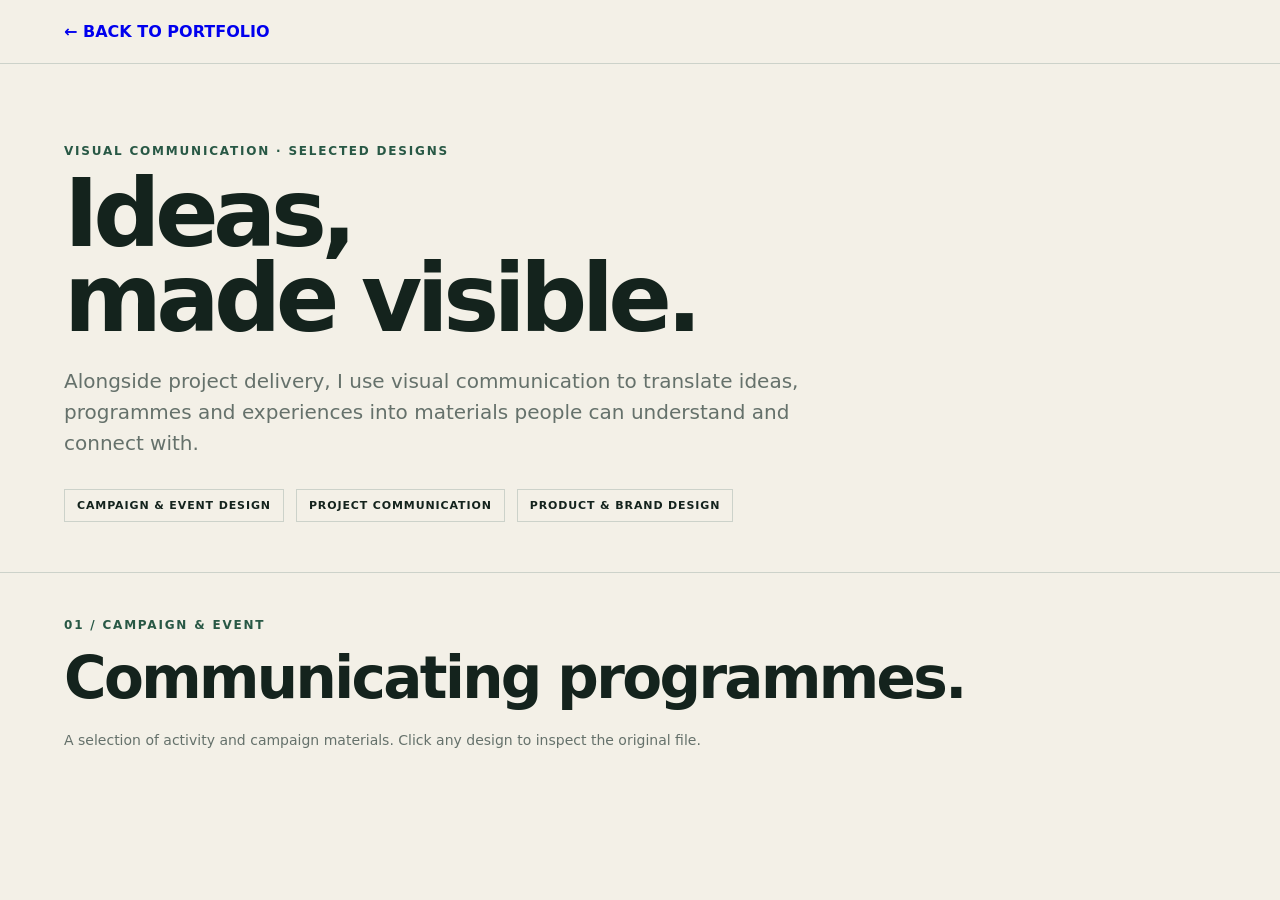
==== projects/designs.html @ eace6c06 "Add visual communication design gallery" ====
<!doctype html><html lang="en"><head><meta charset="utf-8"><meta name="viewport" content="width=device-width,initial-scale=1"><title>Visual Communication — Hoong Wei Jun</title><style>:root{--ink:#14231d;--muted:#65716b;--paper:#f3f0e7;--green:#285845;--line:#ccd2ca}*{box-sizing:border-box}body{margin:0;font-family:Inter,system-ui,sans-serif;background:var(--paper);color:var(--ink)}.wrap{width:min(1180px,90vw);margin:auto}nav{padding:22px 0;border-bottom:1px solid var(--line)}nav a{text-decoration:none;font-weight:800}.hero{padding:80px 0 50px}.eyebrow{font-size:12px;font-weight:800;letter-spacing:.15em;text-transform:uppercase;color:var(--green)}h1{font-size:clamp(50px,8vw,94px);line-height:.9;letter-spacing:-.06em;margin:14px 0 25px}.lead{font-size:20px;line-height:1.55;max-width:800px;color:var(--muted)}.tags{display:flex;gap:12px;flex-wrap:wrap;margin-top:30px}.tags span{border:1px solid var(--line);padding:9px 12px;font-size:11px;font-weight:800;letter-spacing:.08em}.section{padding:45px 0 90px;border-top:1px solid var(--line)}h2{font-size:clamp(34px,5vw,58px);letter-spacing:-.045em;margin:12px 0 35px}.grid{display:grid;grid-template-columns:repeat(12,1fr);gap:16px}.item{grid-column:span 4;margin:0;background:#e8e5dc;overflow:hidden;position:relative}.item.wide{grid-column:span 6}.item a{display:block;cursor:zoom-in}.item img{display:block;width:100%;height:520px;object-fit:cover;transition:.45s}.item.wide img{height:450px}.item:hover img{transform:scale(1.018)}.item figcaption{padding:14px 2px 22px;background:var(--paper);font-size:12px;font-weight:800;letter-spacing:.06em}.note{font-size:14px;color:var(--muted);max-width:720px;margin:-15px 0 35px}.back{display:inline-block;margin:20px 0 70px;text-decoration:none;border-bottom:1px solid}@media(max-width:800px){.item,.item.wide{grid-column:span 6}.item img,.item.wide img{height:430px}}@media(max-width:520px){.item,.item.wide{grid-column:1/-1}.item img,.item.wide img{height:auto}}</style></head><body><nav><div class="wrap"><a href="../index.html#design">← BACK TO PORTFOLIO</a></div></nav><main><section class="hero"><div class="wrap"><div class="eyebrow">Visual Communication · Selected Designs</div><h1>Ideas,<br>made visible.</h1><p class="lead">Alongside project delivery, I use visual communication to translate ideas, programmes and experiences into materials people can understand and connect with.</p><div class="tags"><span>CAMPAIGN & EVENT DESIGN</span><span>PROJECT COMMUNICATION</span><span>PRODUCT & BRAND DESIGN</span></div></div></section><section class="section"><div class="wrap"><div class="eyebrow">01 / Campaign & Event</div><h2>Communicating programmes.</h2><p class="note">A selection of activity and campaign materials. Click any design to inspect the original file.</p><div class="grid">
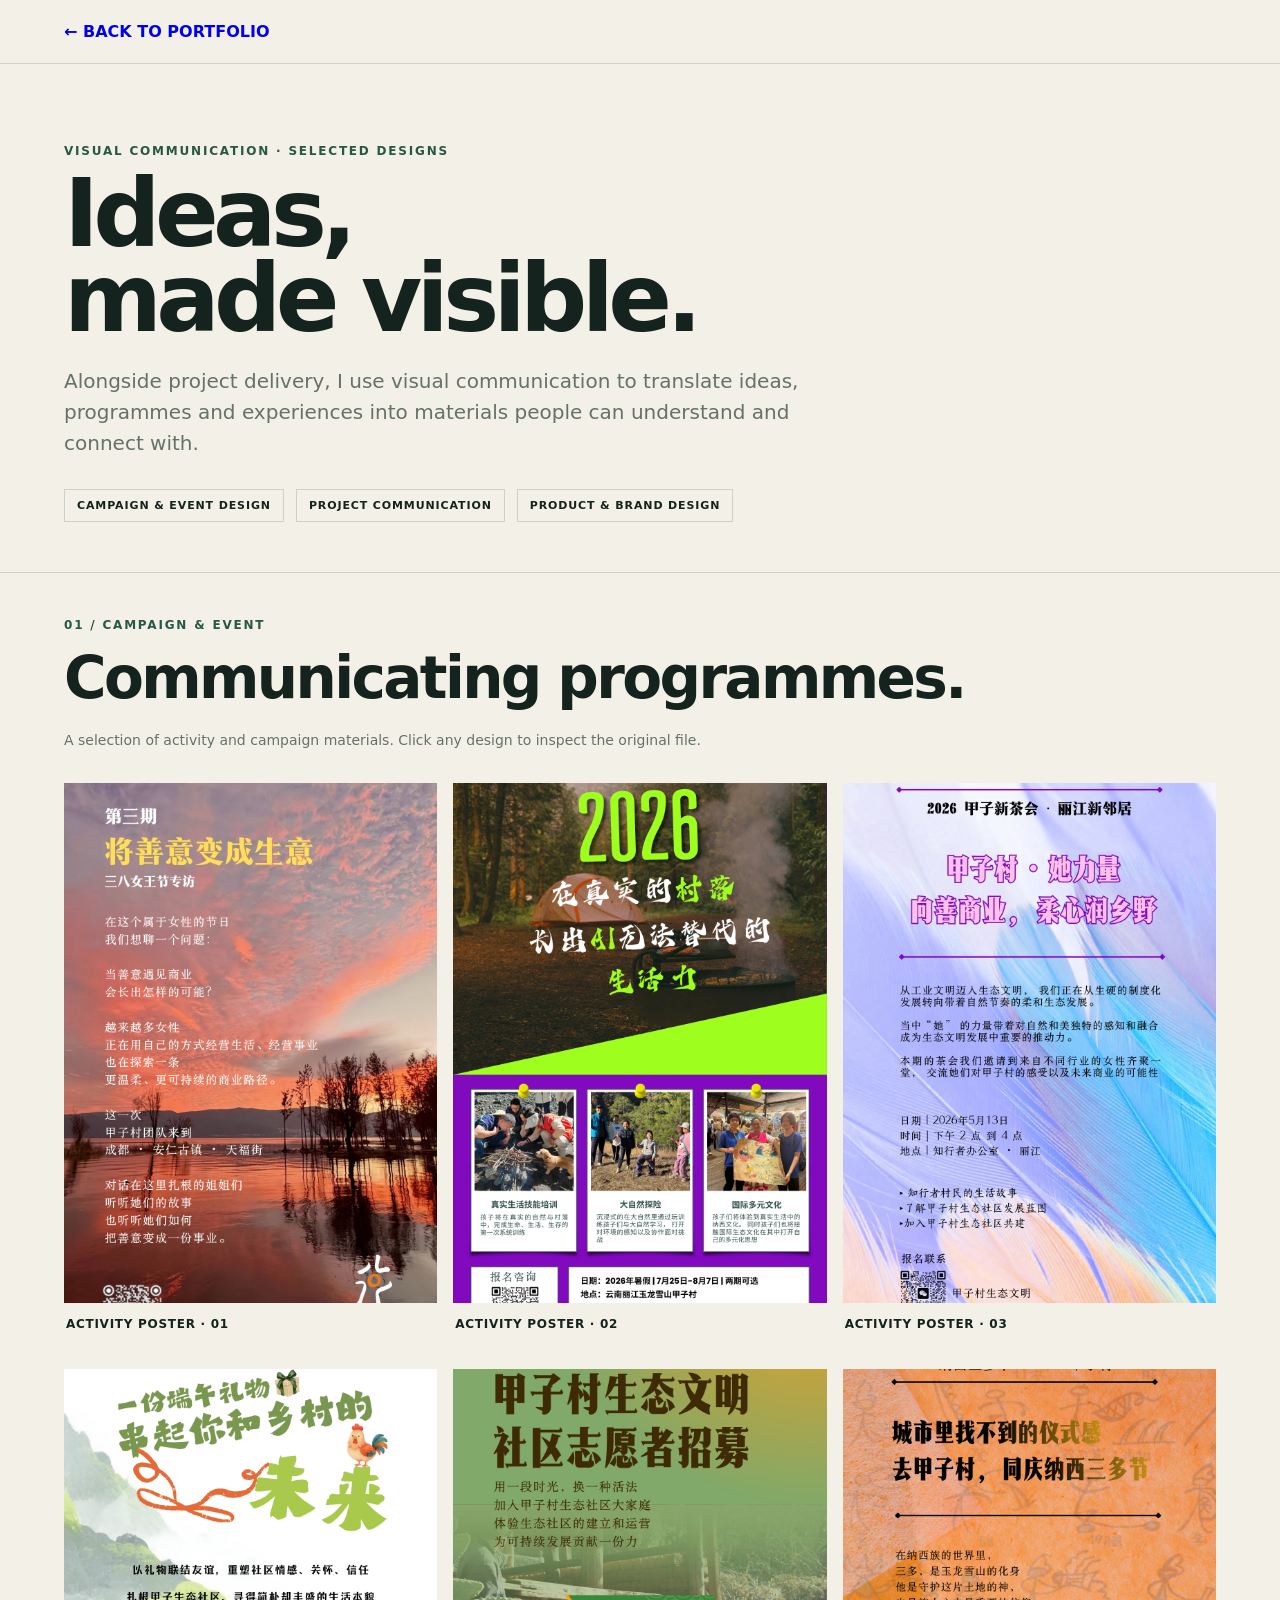
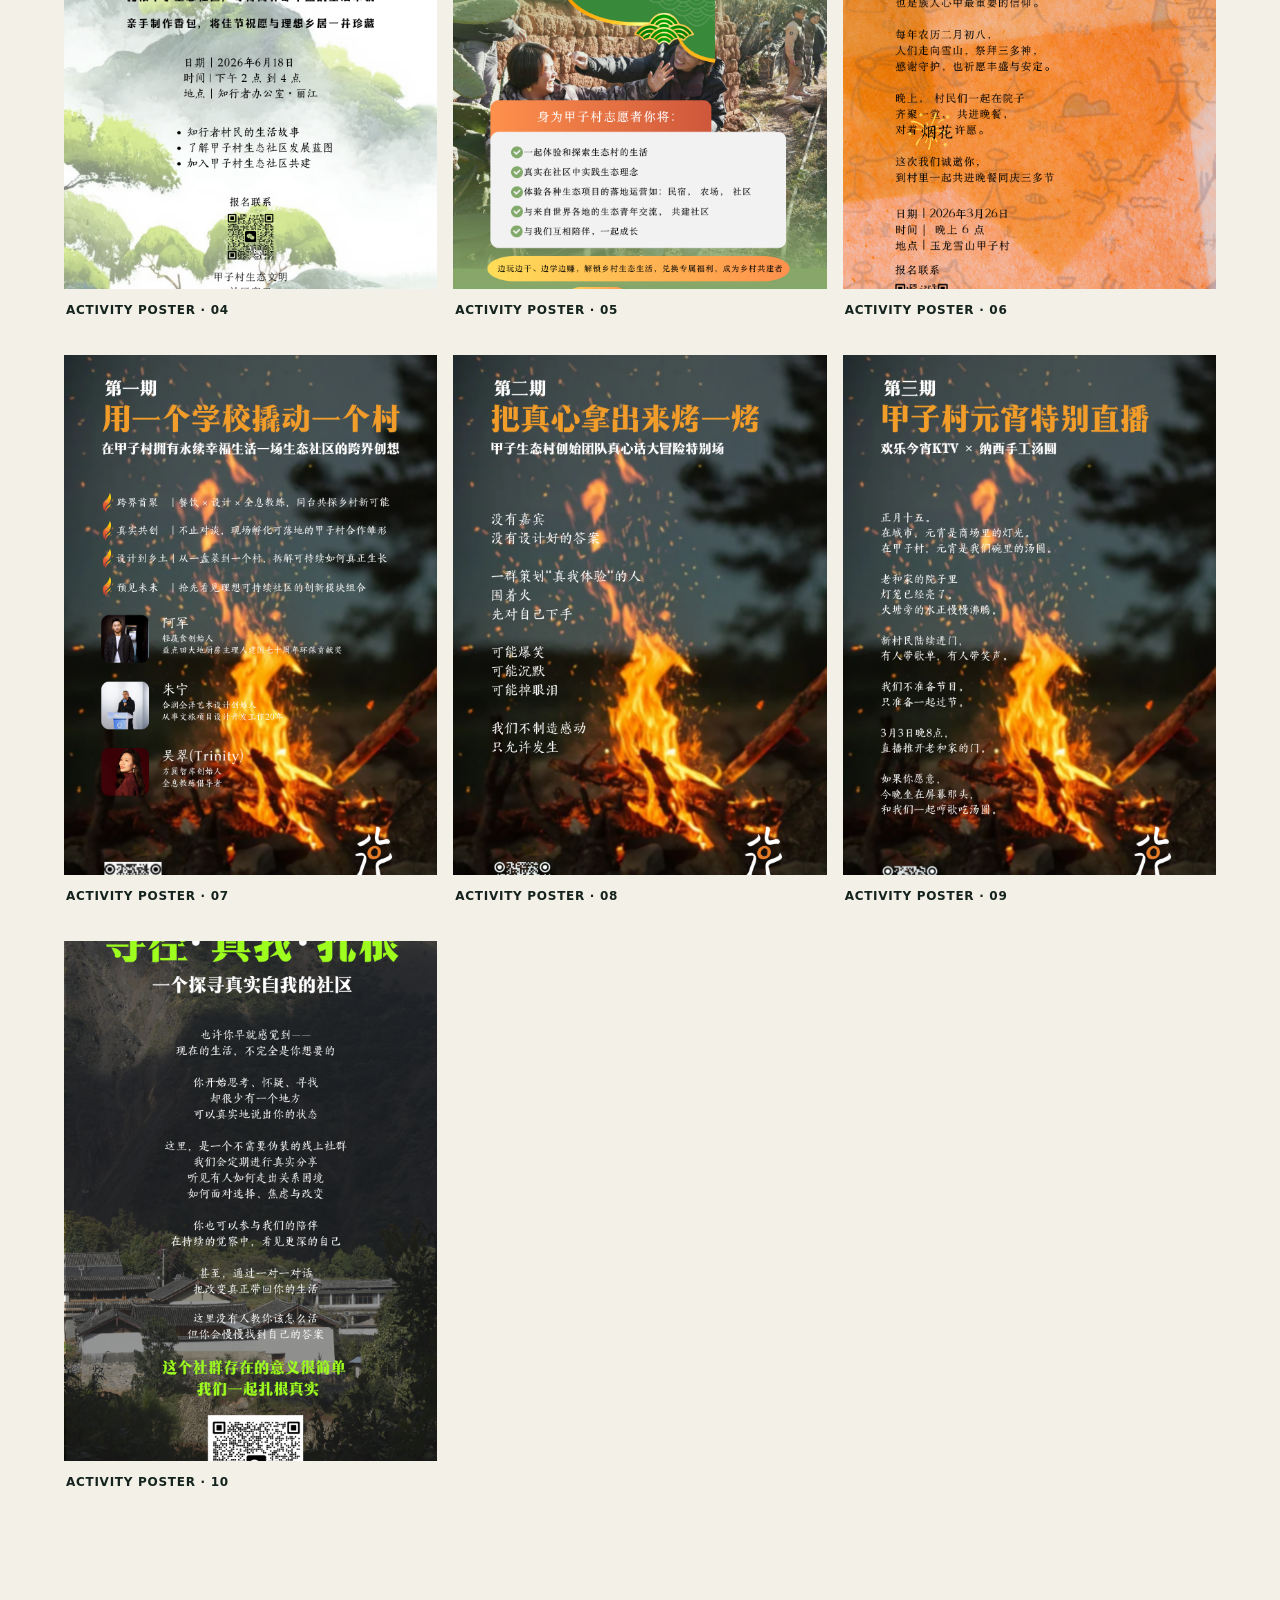
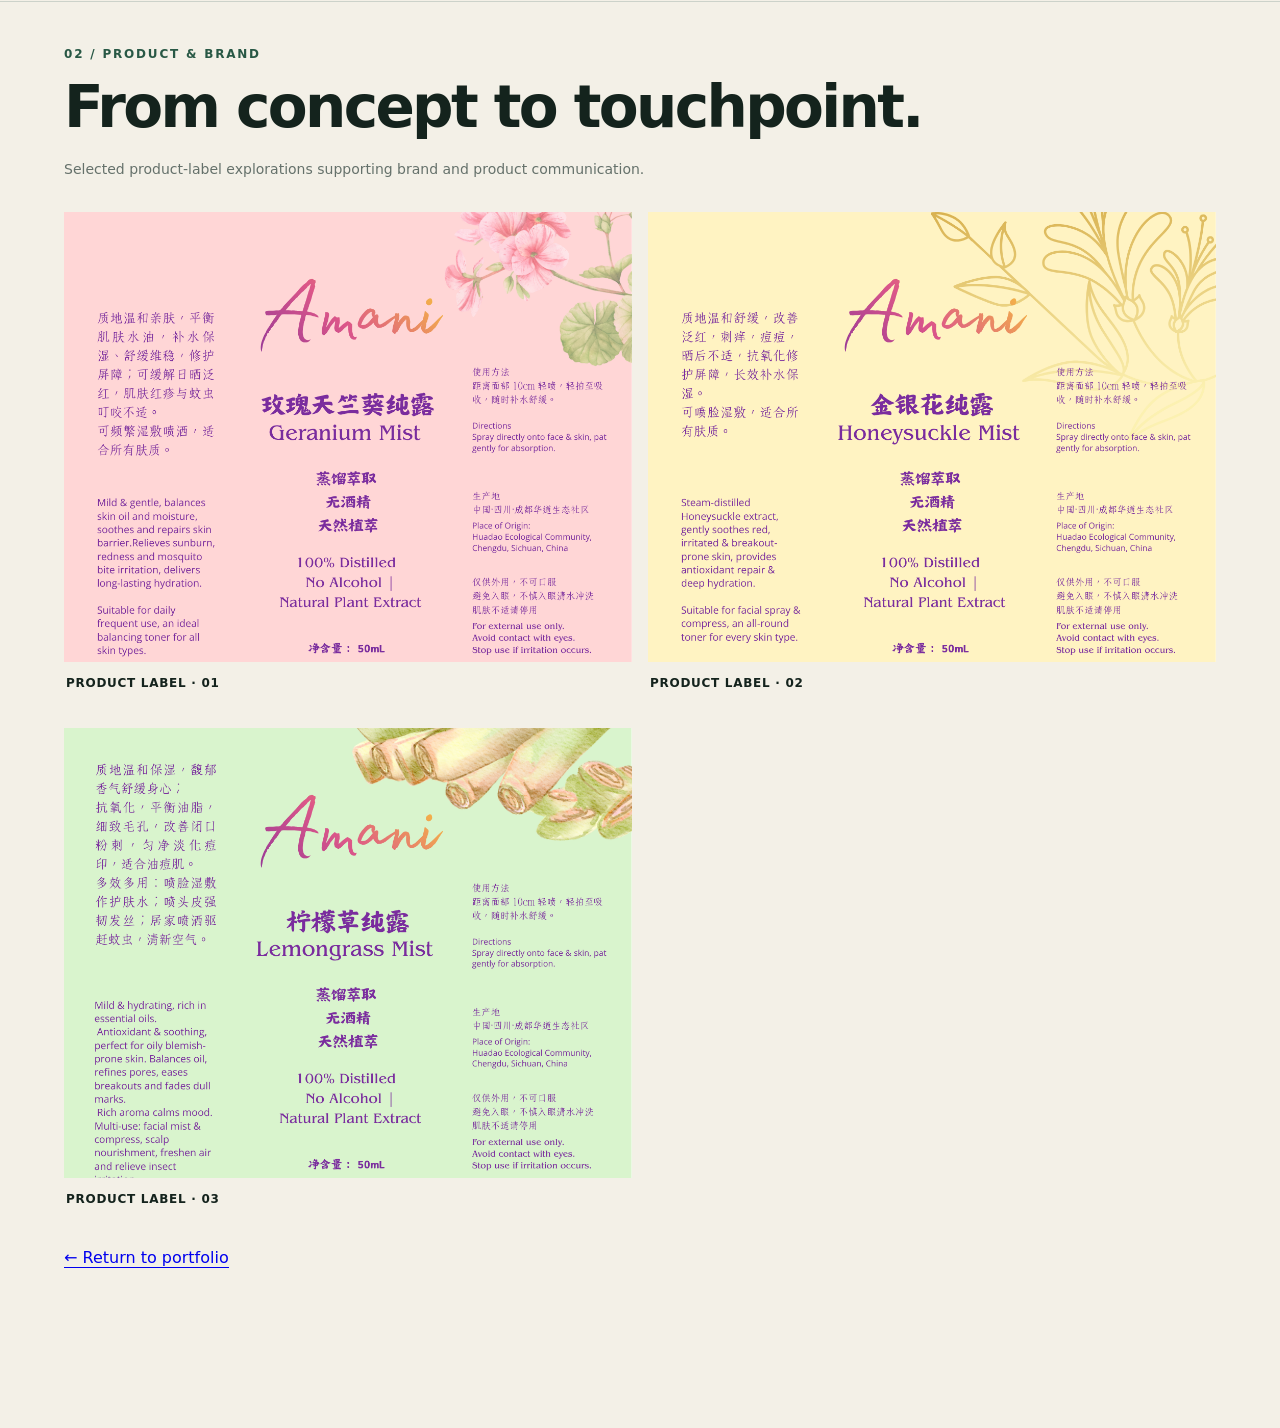
==== commit c74b2109: "Complete visual communication design gallery" ====
--- a/projects/designs.html
+++ b/projects/designs.html
@@ -1 +1 @@
-<!doctype html><html lang="en"><head><meta charset="utf-8"><meta name="viewport" content="width=device-width,initial-scale=1"><title>Visual Communication — Hoong Wei Jun</title><style>:root{--ink:#14231d;--muted:#65716b;--paper:#f3f0e7;--green:#285845;--line:#ccd2ca}*{box-sizing:border-box}body{margin:0;font-family:Inter,system-ui,sans-serif;background:var(--paper);color:var(--ink)}.wrap{width:min(1180px,90vw);margin:auto}nav{padding:22px 0;border-bottom:1px solid var(--line)}nav a{text-decoration:none;font-weight:800}.hero{padding:80px 0 50px}.eyebrow{font-size:12px;font-weight:800;letter-spacing:.15em;text-transform:uppercase;color:var(--green)}h1{font-size:clamp(50px,8vw,94px);line-height:.9;letter-spacing:-.06em;margin:14px 0 25px}.lead{font-size:20px;line-height:1.55;max-width:800px;color:var(--muted)}.tags{display:flex;gap:12px;flex-wrap:wrap;margin-top:30px}.tags span{border:1px solid var(--line);padding:9px 12px;font-size:11px;font-weight:800;letter-spacing:.08em}.section{padding:45px 0 90px;border-top:1px solid var(--line)}h2{font-size:clamp(34px,5vw,58px);letter-spacing:-.045em;margin:12px 0 35px}.grid{display:grid;grid-template-columns:repeat(12,1fr);gap:16px}.item{grid-column:span 4;margin:0;background:#e8e5dc;overflow:hidden;position:relative}.item.wide{grid-column:span 6}.item a{display:block;cursor:zoom-in}.item img{display:block;width:100%;height:520px;object-fit:cover;transition:.45s}.item.wide img{height:450px}.item:hover img{transform:scale(1.018)}.item figcaption{padding:14px 2px 22px;background:var(--paper);font-size:12px;font-weight:800;letter-spacing:.06em}.note{font-size:14px;color:var(--muted);max-width:720px;margin:-15px 0 35px}.back{display:inline-block;margin:20px 0 70px;text-decoration:none;border-bottom:1px solid}@media(max-width:800px){.item,.item.wide{grid-column:span 6}.item img,.item.wide img{height:430px}}@media(max-width:520px){.item,.item.wide{grid-column:1/-1}.item img,.item.wide img{height:auto}}</style></head><body><nav><div class="wrap"><a href="../index.html#design">← BACK TO PORTFOLIO</a></div></nav><main><section class="hero"><div class="wrap"><div class="eyebrow">Visual Communication · Selected Designs</div><h1>Ideas,<br>made visible.</h1><p class="lead">Alongside project delivery, I use visual communication to translate ideas, programmes and experiences into materials people can understand and connect with.</p><div class="tags"><span>CAMPAIGN & EVENT DESIGN</span><span>PROJECT COMMUNICATION</span><span>PRODUCT & BRAND DESIGN</span></div></div></section><section class="section"><div class="wrap"><div class="eyebrow">01 / Campaign & Event</div><h2>Communicating programmes.</h2><p class="note">A selection of activity and campaign materials. Click any design to inspect the original file.</p><div class="grid">+<!doctype html><html lang="en"><head><meta charset="utf-8"><meta name="viewport" content="width=device-width,initial-scale=1"><title>Visual Communication — Hoong Wei Jun</title><style>:root{--ink:#14231d;--muted:#65716b;--paper:#f3f0e7;--green:#285845;--line:#ccd2ca}*{box-sizing:border-box}body{margin:0;font-family:Inter,system-ui,sans-serif;background:var(--paper);color:var(--ink)}.wrap{width:min(1180px,90vw);margin:auto}nav{padding:22px 0;border-bottom:1px solid var(--line)}nav a{text-decoration:none;font-weight:800}.hero{padding:80px 0 50px}.eyebrow{font-size:12px;font-weight:800;letter-spacing:.15em;text-transform:uppercase;color:var(--green)}h1{font-size:clamp(50px,8vw,94px);line-height:.9;letter-spacing:-.06em;margin:14px 0 25px}.lead{font-size:20px;line-height:1.55;max-width:800px;color:var(--muted)}.tags{display:flex;gap:12px;flex-wrap:wrap;margin-top:30px}.tags span{border:1px solid var(--line);padding:9px 12px;font-size:11px;font-weight:800;letter-spacing:.08em}.section{padding:45px 0 90px;border-top:1px solid var(--line)}h2{font-size:clamp(34px,5vw,58px);letter-spacing:-.045em;margin:12px 0 35px}.grid{display:grid;grid-template-columns:repeat(12,1fr);gap:16px}.item{grid-column:span 4;margin:0;overflow:hidden}.item.wide{grid-column:span 6}.item a{display:block;cursor:zoom-in;overflow:hidden;background:#e8e5dc}.item img{display:block;width:100%;height:520px;object-fit:cover;transition:.45s}.item.wide img{height:450px}.item:hover img{transform:scale(1.018)}.item figcaption{padding:14px 2px 22px;font-size:12px;font-weight:800;letter-spacing:.06em}.note{font-size:14px;color:var(--muted);max-width:720px;margin:-15px 0 35px}.back{display:inline-block;margin:20px 0 70px;text-decoration:none;border-bottom:1px solid}@media(max-width:800px){.item,.item.wide{grid-column:span 6}.item img,.item.wide img{height:430px}}@media(max-width:520px){.item,.item.wide{grid-column:1/-1}.item img,.item.wide img{height:auto}}</style></head><body><nav><div class="wrap"><a href="../index.html#design">← BACK TO PORTFOLIO</a></div></nav><main><section class="hero"><div class="wrap"><div class="eyebrow">Visual Communication · Selected Designs</div><h1>Ideas,<br>made visible.</h1><p class="lead">Alongside project delivery, I use visual communication to translate ideas, programmes and experiences into materials people can understand and connect with.</p><div class="tags"><span>CAMPAIGN & EVENT DESIGN</span><span>PROJECT COMMUNICATION</span><span>PRODUCT & BRAND DESIGN</span></div></div></section><section class="section"><div class="wrap"><div class="eyebrow">01 / Campaign & Event</div><h2>Communicating programmes.</h2><p class="note">A selection of activity and campaign materials. Click any design to inspect the original file.</p><div class="grid"><figure class="item"><a href="../assets/images/my%20designs/activity_poster%2001.png" target="_blank"><img src="../assets/images/my%20designs/activity_poster%2001.png" alt="Activity poster 01" loading="lazy"></a><figcaption>ACTIVITY POSTER · 01</figcaption></figure><figure class="item"><a href="../assets/images/my%20designs/activity_poster%2002.png" target="_blank"><img src="../assets/images/my%20designs/activity_poster%2002.png" alt="Activity poster 02" loading="lazy"></a><figcaption>ACTIVITY POSTER · 02</figcaption></figure><figure class="item"><a href="../assets/images/my%20designs/activity_poster%2003.png" target="_blank"><img src="../assets/images/my%20designs/activity_poster%2003.png" alt="Activity poster 03" loading="lazy"></a><figcaption>ACTIVITY POSTER · 03</figcaption></figure><figure class="item"><a href="../assets/images/my%20designs/activity_poster%2004.png" target="_blank"><img src="../assets/images/my%20designs/activity_poster%2004.png" alt="Activity poster 04" loading="lazy"></a><figcaption>ACTIVITY POSTER · 04</figcaption></figure><figure class="item"><a href="../assets/images/my%20designs/activity_poster%2005.png" target="_blank"><img src="../assets/images/my%20designs/activity_poster%2005.png" alt="Activity poster 05" loading="lazy"></a><figcaption>ACTIVITY POSTER · 05</figcaption></figure><figure class="item"><a href="../assets/images/my%20designs/activity_poster%2006.png" target="_blank"><img src="../assets/images/my%20designs/activity_poster%2006.png" alt="Activity poster 06" loading="lazy"></a><figcaption>ACTIVITY POSTER · 06</figcaption></figure><figure class="item"><a href="../assets/images/my%20designs/activity_poster%2007.png" target="_blank"><img src="../assets/images/my%20designs/activity_poster%2007.png" alt="Activity poster 07" loading="lazy"></a><figcaption>ACTIVITY POSTER · 07</figcaption></figure><figure class="item"><a href="../assets/images/my%20designs/activity_poster%2008.png" target="_blank"><img src="../assets/images/my%20designs/activity_poster%2008.png" alt="Activity poster 08" loading="lazy"></a><figcaption>ACTIVITY POSTER · 08</figcaption></figure><figure class="item"><a href="../assets/images/my%20designs/activity_poster%2009.png" target="_blank"><img src="../assets/images/my%20designs/activity_poster%2009.png" alt="Activity poster 09" loading="lazy"></a><figcaption>ACTIVITY POSTER · 09</figcaption></figure><figure class="item"><a href="../assets/images/my%20designs/activity_poster%2010.png" target="_blank"><img src="../assets/images/my%20designs/activity_poster%2010.png" alt="Activity poster 10" loading="lazy"></a><figcaption>ACTIVITY POSTER · 10</figcaption></figure></div></div></section><section class="section"><div class="wrap"><div class="eyebrow">02 / Product & Brand</div><h2>From concept to touchpoint.</h2><p class="note">Selected product-label explorations supporting brand and product communication.</p><div class="grid"><figure class="item wide"><a href="../assets/images/my%20designs/product_label%20design%2001.png" target="_blank"><img src="../assets/images/my%20designs/product_label%20design%2001.png" alt="Product label design 01" loading="lazy"></a><figcaption>PRODUCT LABEL · 01</figcaption></figure><figure class="item wide"><a href="../assets/images/my%20designs/product_label%20design%2002.png" target="_blank"><img src="../assets/images/my%20designs/product_label%20design%2002.png" alt="Product label design 02" loading="lazy"></a><figcaption>PRODUCT LABEL · 02</figcaption></figure><figure class="item wide"><a href="../assets/images/my%20designs/product_label%20design%2003.png" target="_blank"><img src="../assets/images/my%20designs/product_label%20design%2003.png" alt="Product label design 03" loading="lazy"></a><figcaption>PRODUCT LABEL · 03</figcaption></figure></div><a class="back" href="../index.html#design">← Return to portfolio</a></div></section></main></body></html>
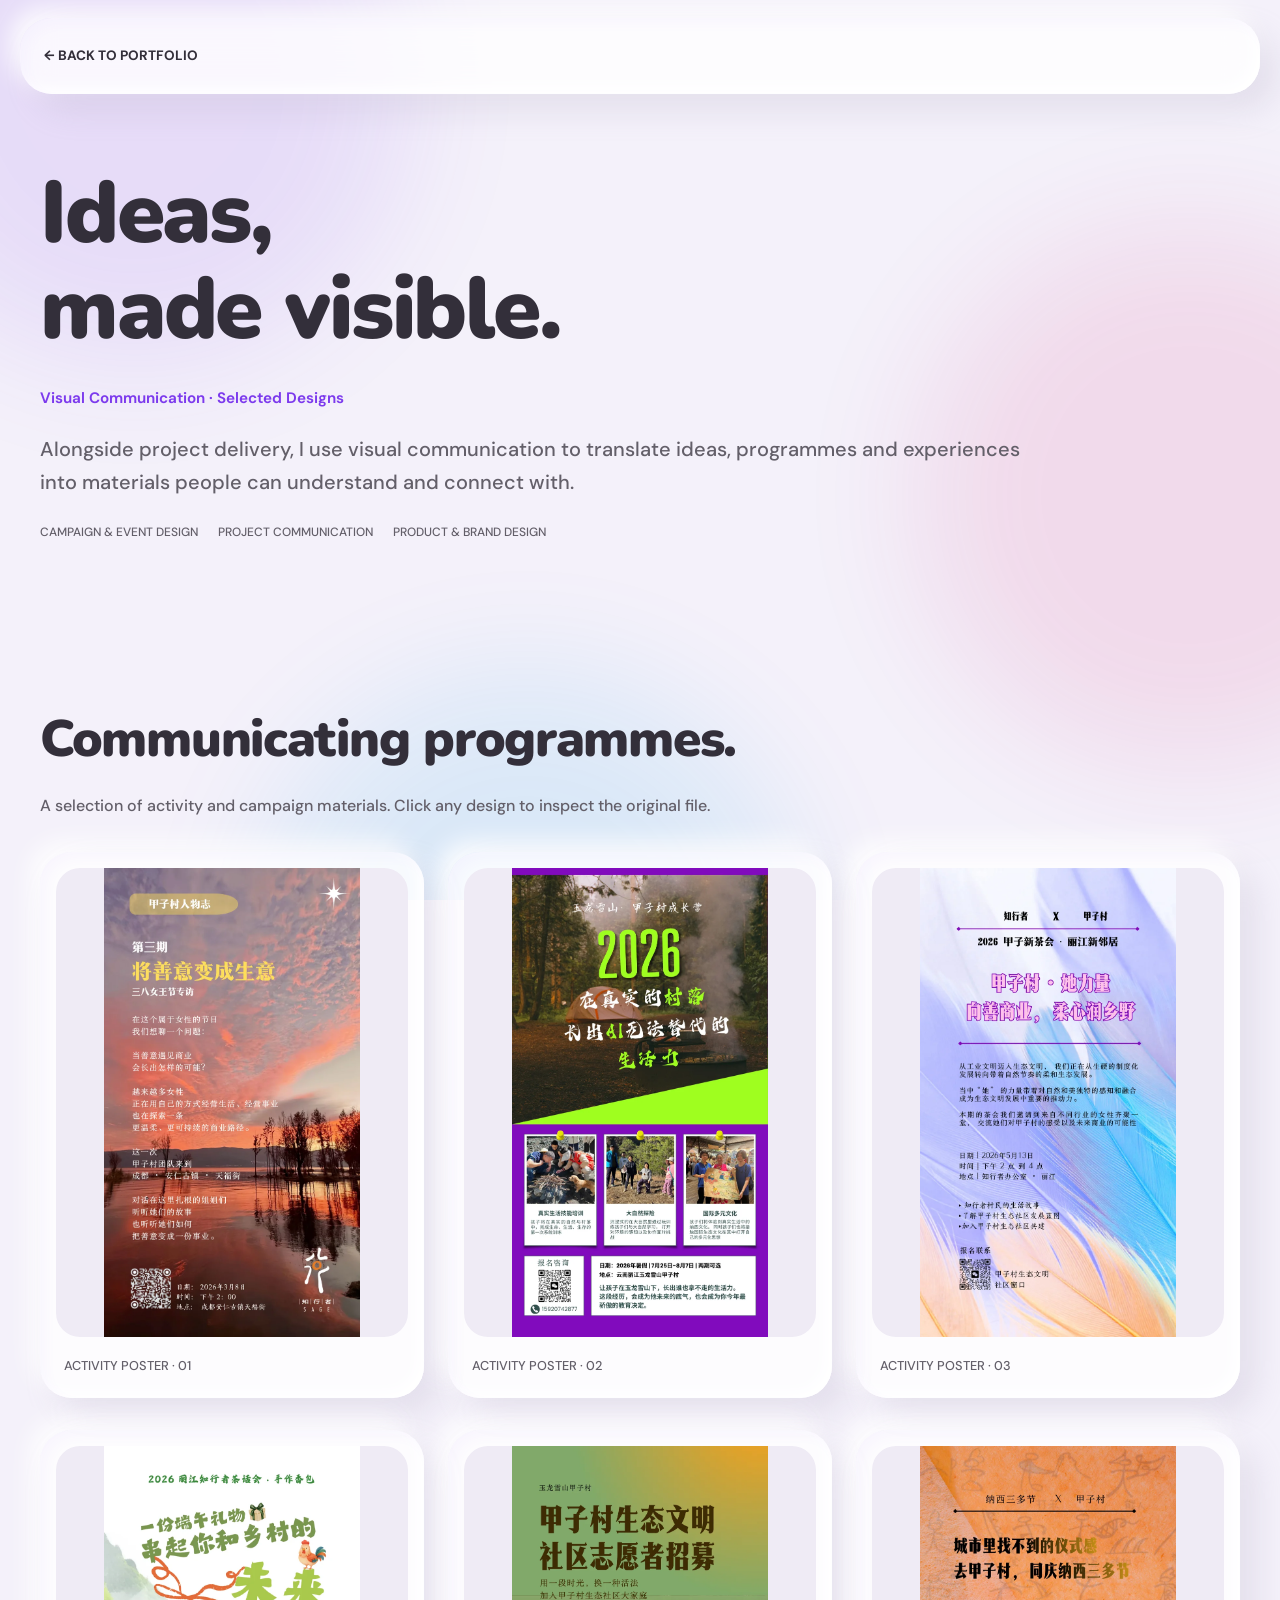
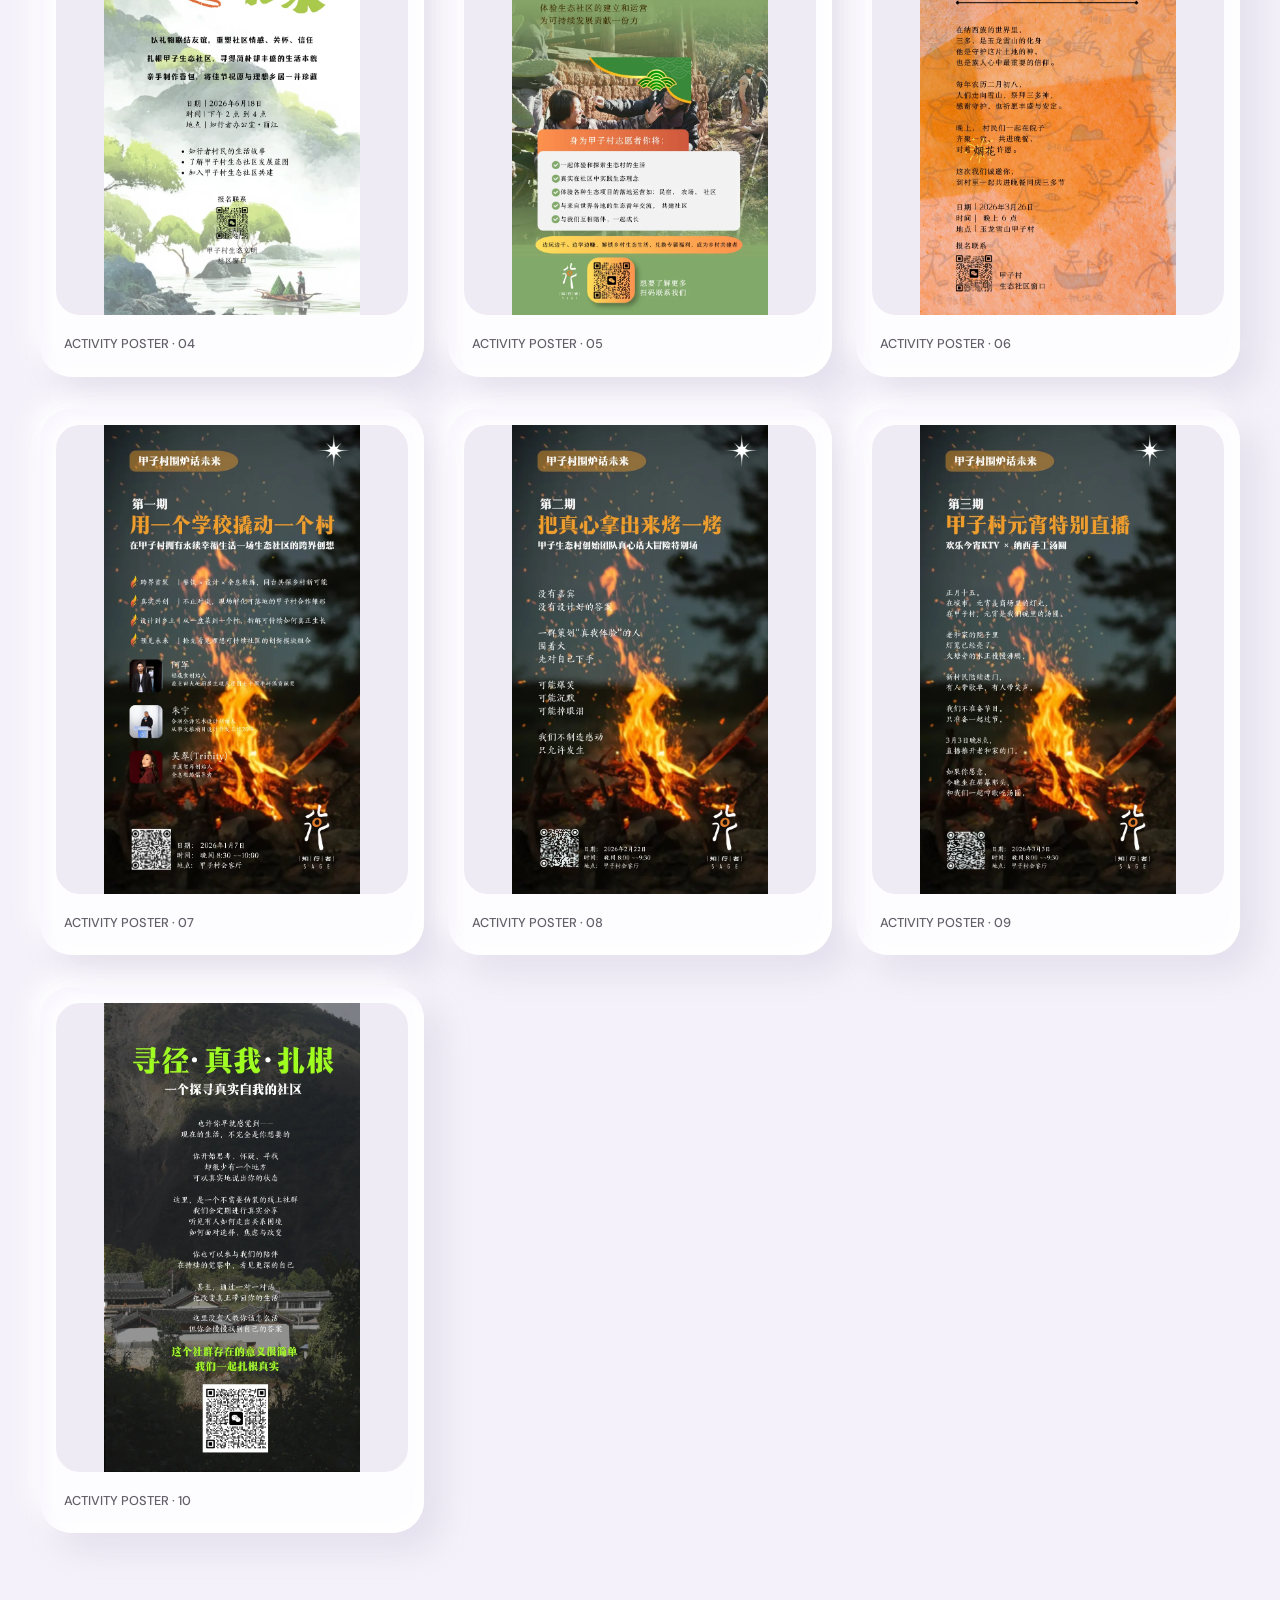
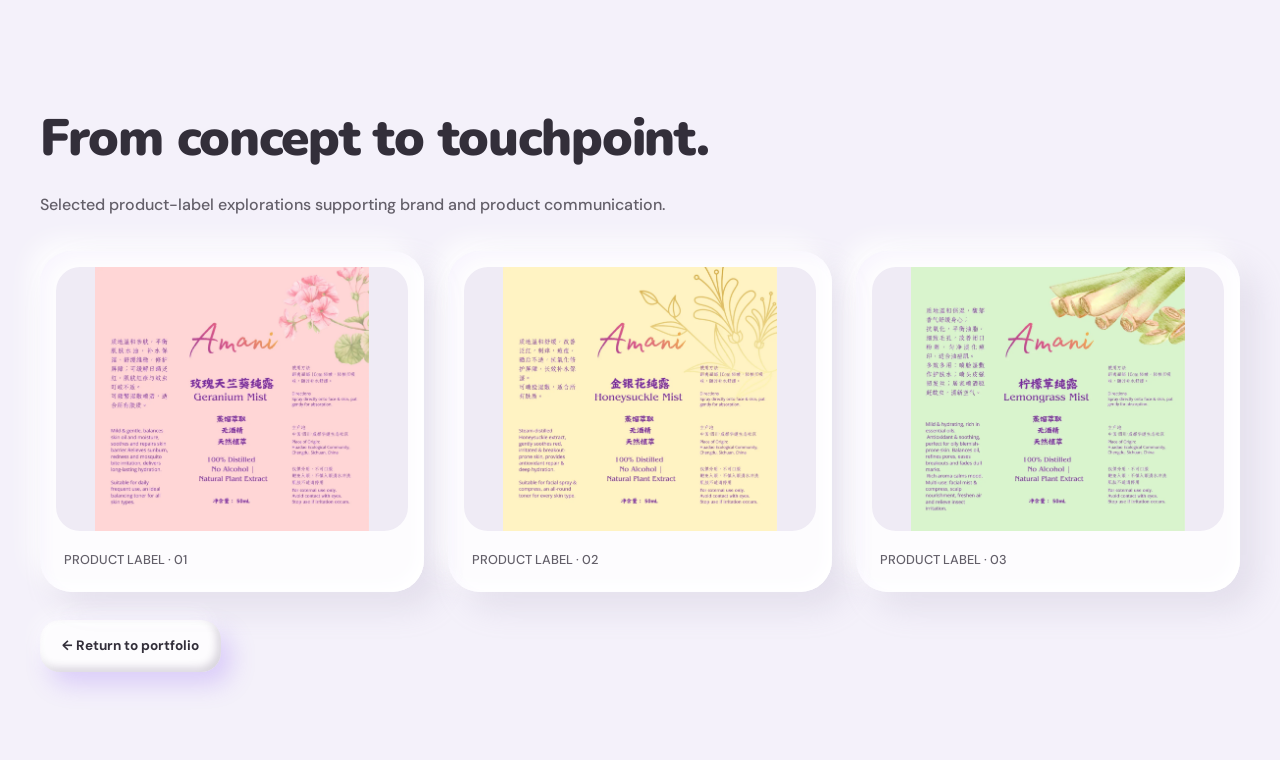
==== commit 6190a20e: "Refine portfolio with vibrant light design and interactive case studies" ====
--- a/projects/designs.html
+++ b/projects/designs.html
@@ -1 +1,134 @@
-<!doctype html><html lang="en"><head><meta charset="utf-8"><meta name="viewport" content="width=device-width,initial-scale=1"><title>Visual Communication — Hoong Wei Jun</title><style>:root{--ink:#14231d;--muted:#65716b;--paper:#f3f0e7;--green:#285845;--line:#ccd2ca}*{box-sizing:border-box}body{margin:0;font-family:Inter,system-ui,sans-serif;background:var(--paper);color:var(--ink)}.wrap{width:min(1180px,90vw);margin:auto}nav{padding:22px 0;border-bottom:1px solid var(--line)}nav a{text-decoration:none;font-weight:800}.hero{padding:80px 0 50px}.eyebrow{font-size:12px;font-weight:800;letter-spacing:.15em;text-transform:uppercase;color:var(--green)}h1{font-size:clamp(50px,8vw,94px);line-height:.9;letter-spacing:-.06em;margin:14px 0 25px}.lead{font-size:20px;line-height:1.55;max-width:800px;color:var(--muted)}.tags{display:flex;gap:12px;flex-wrap:wrap;margin-top:30px}.tags span{border:1px solid var(--line);padding:9px 12px;font-size:11px;font-weight:800;letter-spacing:.08em}.section{padding:45px 0 90px;border-top:1px solid var(--line)}h2{font-size:clamp(34px,5vw,58px);letter-spacing:-.045em;margin:12px 0 35px}.grid{display:grid;grid-template-columns:repeat(12,1fr);gap:16px}.item{grid-column:span 4;margin:0;overflow:hidden}.item.wide{grid-column:span 6}.item a{display:block;cursor:zoom-in;overflow:hidden;background:#e8e5dc}.item img{display:block;width:100%;height:520px;object-fit:cover;transition:.45s}.item.wide img{height:450px}.item:hover img{transform:scale(1.018)}.item figcaption{padding:14px 2px 22px;font-size:12px;font-weight:800;letter-spacing:.06em}.note{font-size:14px;color:var(--muted);max-width:720px;margin:-15px 0 35px}.back{display:inline-block;margin:20px 0 70px;text-decoration:none;border-bottom:1px solid}@media(max-width:800px){.item,.item.wide{grid-column:span 6}.item img,.item.wide img{height:430px}}@media(max-width:520px){.item,.item.wide{grid-column:1/-1}.item img,.item.wide img{height:auto}}</style></head><body><nav><div class="wrap"><a href="../index.html#design">← BACK TO PORTFOLIO</a></div></nav><main><section class="hero"><div class="wrap"><div class="eyebrow">Visual Communication · Selected Designs</div><h1>Ideas,<br>made visible.</h1><p class="lead">Alongside project delivery, I use visual communication to translate ideas, programmes and experiences into materials people can understand and connect with.</p><div class="tags"><span>CAMPAIGN & EVENT DESIGN</span><span>PROJECT COMMUNICATION</span><span>PRODUCT & BRAND DESIGN</span></div></div></section><section class="section"><div class="wrap"><div class="eyebrow">01 / Campaign & Event</div><h2>Communicating programmes.</h2><p class="note">A selection of activity and campaign materials. Click any design to inspect the original file.</p><div class="grid"><figure class="item"><a href="../assets/images/my%20designs/activity_poster%2001.png" target="_blank"><img src="../assets/images/my%20designs/activity_poster%2001.png" alt="Activity poster 01" loading="lazy"></a><figcaption>ACTIVITY POSTER · 01</figcaption></figure><figure class="item"><a href="../assets/images/my%20designs/activity_poster%2002.png" target="_blank"><img src="../assets/images/my%20designs/activity_poster%2002.png" alt="Activity poster 02" loading="lazy"></a><figcaption>ACTIVITY POSTER · 02</figcaption></figure><figure class="item"><a href="../assets/images/my%20designs/activity_poster%2003.png" target="_blank"><img src="../assets/images/my%20designs/activity_poster%2003.png" alt="Activity poster 03" loading="lazy"></a><figcaption>ACTIVITY POSTER · 03</figcaption></figure><figure class="item"><a href="../assets/images/my%20designs/activity_poster%2004.png" target="_blank"><img src="../assets/images/my%20designs/activity_poster%2004.png" alt="Activity poster 04" loading="lazy"></a><figcaption>ACTIVITY POSTER · 04</figcaption></figure><figure class="item"><a href="../assets/images/my%20designs/activity_poster%2005.png" target="_blank"><img src="../assets/images/my%20designs/activity_poster%2005.png" alt="Activity poster 05" loading="lazy"></a><figcaption>ACTIVITY POSTER · 05</figcaption></figure><figure class="item"><a href="../assets/images/my%20designs/activity_poster%2006.png" target="_blank"><img src="../assets/images/my%20designs/activity_poster%2006.png" alt="Activity poster 06" loading="lazy"></a><figcaption>ACTIVITY POSTER · 06</figcaption></figure><figure class="item"><a href="../assets/images/my%20designs/activity_poster%2007.png" target="_blank"><img src="../assets/images/my%20designs/activity_poster%2007.png" alt="Activity poster 07" loading="lazy"></a><figcaption>ACTIVITY POSTER · 07</figcaption></figure><figure class="item"><a href="../assets/images/my%20designs/activity_poster%2008.png" target="_blank"><img src="../assets/images/my%20designs/activity_poster%2008.png" alt="Activity poster 08" loading="lazy"></a><figcaption>ACTIVITY POSTER · 08</figcaption></figure><figure class="item"><a href="../assets/images/my%20designs/activity_poster%2009.png" target="_blank"><img src="../assets/images/my%20designs/activity_poster%2009.png" alt="Activity poster 09" loading="lazy"></a><figcaption>ACTIVITY POSTER · 09</figcaption></figure><figure class="item"><a href="../assets/images/my%20designs/activity_poster%2010.png" target="_blank"><img src="../assets/images/my%20designs/activity_poster%2010.png" alt="Activity poster 10" loading="lazy"></a><figcaption>ACTIVITY POSTER · 10</figcaption></figure></div></div></section><section class="section"><div class="wrap"><div class="eyebrow">02 / Product & Brand</div><h2>From concept to touchpoint.</h2><p class="note">Selected product-label explorations supporting brand and product communication.</p><div class="grid"><figure class="item wide"><a href="../assets/images/my%20designs/product_label%20design%2001.png" target="_blank"><img src="../assets/images/my%20designs/product_label%20design%2001.png" alt="Product label design 01" loading="lazy"></a><figcaption>PRODUCT LABEL · 01</figcaption></figure><figure class="item wide"><a href="../assets/images/my%20designs/product_label%20design%2002.png" target="_blank"><img src="../assets/images/my%20designs/product_label%20design%2002.png" alt="Product label design 02" loading="lazy"></a><figcaption>PRODUCT LABEL · 02</figcaption></figure><figure class="item wide"><a href="../assets/images/my%20designs/product_label%20design%2003.png" target="_blank"><img src="../assets/images/my%20designs/product_label%20design%2003.png" alt="Product label design 03" loading="lazy"></a><figcaption>PRODUCT LABEL · 03</figcaption></figure></div><a class="back" href="../index.html#design">← Return to portfolio</a></div></section></main></body></html>+<!doctype html>
+<html lang="en" data-theme="light">
+<head>
+<meta charset="utf-8">
+<meta name="viewport" content="width=device-width,initial-scale=1">
+<title>Visual Communication  –  Hoong Wei Jun</title>
+<link rel="stylesheet" href="../assets/site.css">
+<script src="../assets/site.js" defer>
+</script>
+<link rel="stylesheet" href="../assets/clay.css">
+</head>
+<body class="designs">
+<div class="clay-atmosphere" aria-hidden="true"><span class="clay-blob"></span><span class="clay-blob"></span><span class="clay-blob"></span></div>
+<a class="skip-link" href="#main">Skip to content</a>
+<nav aria-label="Case study navigation">
+<div class="wrap">
+<a href="../index.html#work">← BACK TO PORTFOLIO</a>
+
+</div>
+</nav>
+<main id="main">
+<section class="hero">
+<div class="wrap">
+<h1>Ideas,<br>made visible.</h1>
+<p class="context">Visual Communication · Selected Designs</p>
+<p class="lead">Alongside project delivery, I use visual communication to translate ideas, programmes and experiences into materials people can understand and connect with.</p>
+<div class="tags">
+<span>CAMPAIGN & EVENT DESIGN</span>
+<span>PROJECT COMMUNICATION</span>
+<span>PRODUCT & BRAND DESIGN</span>
+</div>
+</div>
+</section>
+<section class="section">
+<div class="wrap">
+<h2>Communicating programmes.</h2>
+<p class="note">A selection of activity and campaign materials. Click any design to inspect the original file.</p>
+<div class="grid">
+<figure class="item">
+<a href="../assets/images/my%20designs/activity_poster%2001.png" target="_blank" rel="noopener">
+<img src="../assets/previews/9186393074c6.webp" alt="Activity poster 01" loading="lazy" width="1080" height="1980">
+</a>
+<figcaption>ACTIVITY POSTER · 01</figcaption>
+</figure>
+<figure class="item">
+<a href="../assets/images/my%20designs/activity_poster%2002.png" target="_blank" rel="noopener">
+<img src="../assets/previews/aa5df74401f4.webp" alt="Activity poster 02" loading="lazy" width="1080" height="1980">
+</a>
+<figcaption>ACTIVITY POSTER · 02</figcaption>
+</figure>
+<figure class="item">
+<a href="../assets/images/my%20designs/activity_poster%2003.png" target="_blank" rel="noopener">
+<img src="../assets/previews/4a5b42b3b8a5.webp" alt="Activity poster 03" loading="lazy" width="1080" height="1980">
+</a>
+<figcaption>ACTIVITY POSTER · 03</figcaption>
+</figure>
+<figure class="item">
+<a href="../assets/images/my%20designs/activity_poster%2004.png" target="_blank" rel="noopener">
+<img src="../assets/previews/ba5c0090e5e5.webp" alt="Activity poster 04" loading="lazy" width="1080" height="1980">
+</a>
+<figcaption>ACTIVITY POSTER · 04</figcaption>
+</figure>
+<figure class="item">
+<a href="../assets/images/my%20designs/activity_poster%2005.png" target="_blank" rel="noopener">
+<img src="../assets/previews/cfc366f3d3bf.webp" alt="Activity poster 05" loading="lazy" width="1080" height="1980">
+</a>
+<figcaption>ACTIVITY POSTER · 05</figcaption>
+</figure>
+<figure class="item">
+<a href="../assets/images/my%20designs/activity_poster%2006.png" target="_blank" rel="noopener">
+<img src="../assets/previews/446f77cf432b.webp" alt="Activity poster 06" loading="lazy" width="1080" height="1980">
+</a>
+<figcaption>ACTIVITY POSTER · 06</figcaption>
+</figure>
+<figure class="item">
+<a href="../assets/images/my%20designs/activity_poster%2007.png" target="_blank" rel="noopener">
+<img src="../assets/previews/772b78cb8b17.webp" alt="Activity poster 07" loading="lazy" width="1080" height="1980">
+</a>
+<figcaption>ACTIVITY POSTER · 07</figcaption>
+</figure>
+<figure class="item">
+<a href="../assets/images/my%20designs/activity_poster%2008.png" target="_blank" rel="noopener">
+<img src="../assets/previews/69367438e9bb.webp" alt="Activity poster 08" loading="lazy" width="1080" height="1980">
+</a>
+<figcaption>ACTIVITY POSTER · 08</figcaption>
+</figure>
+<figure class="item">
+<a href="../assets/images/my%20designs/activity_poster%2009.png" target="_blank" rel="noopener">
+<img src="../assets/previews/a53ff2f54f3d.webp" alt="Activity poster 09" loading="lazy" width="1080" height="1980">
+</a>
+<figcaption>ACTIVITY POSTER · 09</figcaption>
+</figure>
+<figure class="item">
+<a href="../assets/images/my%20designs/activity_poster%2010.png" target="_blank" rel="noopener">
+<img src="../assets/previews/524a632b4d6b.webp" alt="Activity poster 10" loading="lazy" width="1080" height="1980">
+</a>
+<figcaption>ACTIVITY POSTER · 10</figcaption>
+</figure>
+</div>
+</div>
+</section>
+<section class="section">
+<div class="wrap">
+<h2>From concept to touchpoint.</h2>
+<p class="note">Selected product-label explorations supporting brand and product communication.</p>
+<div class="grid">
+<figure class="item wide">
+<a href="../assets/images/my%20designs/product_label%20design%2001.png" target="_blank" rel="noopener">
+<img src="../assets/previews/44edfbb896d8.webp" alt="Product label design 01" loading="lazy" width="1113" height="1075">
+</a>
+<figcaption>PRODUCT LABEL · 01</figcaption>
+</figure>
+<figure class="item wide">
+<a href="../assets/images/my%20designs/product_label%20design%2002.png" target="_blank" rel="noopener">
+<img src="../assets/previews/e73fad9a3e47.webp" alt="Product label design 02" loading="lazy" width="1113" height="1075">
+</a>
+<figcaption>PRODUCT LABEL · 02</figcaption>
+</figure>
+<figure class="item wide">
+<a href="../assets/images/my%20designs/product_label%20design%2003.png" target="_blank" rel="noopener">
+<img src="../assets/previews/65a8b2821399.webp" alt="Product label design 03" loading="lazy" width="1113" height="1075">
+</a>
+<figcaption>PRODUCT LABEL · 03</figcaption>
+</figure>
+</div>
+<a class="back" href="../index.html#work">← Return to portfolio</a>
+</div>
+</section>
+</main>
+</body>
+</html>
+
+
+
--- a/assets/site.css
+++ b/assets/site.css
@@ -0,0 +1,359 @@
+@font-face {
+  font-family: Manrope;
+  src: url("fonts/Manrope.ttf") format("truetype");
+  font-weight: 200 800;
+  font-display: swap;
+}
+
+/* Shared by the portfolio and all case studies. */
+:root {
+  color-scheme: light dark;
+  --ink: #173d30;
+  --muted: #53665d;
+  --paper: #f5f6f2;
+  --card: #eaf0e8;
+  --green: #236448;
+  --line: #cad5ca;
+  --lime: #236448;
+  --orange: #236448;
+  --radius: 14px;
+  --ease: cubic-bezier(.16, 1, .3, 1);
+}
+@media (prefers-color-scheme: dark) {
+  :root {
+    --ink: #e2eee3;
+    --muted: #b0c3b6;
+    --paper: #13241c;
+    --card: #1d3226;
+    --green: #a9d7b6;
+    --line: #3b5444;
+    --lime: #a9d7b6;
+    --orange: #a9d7b6;
+  }
+}
+* { box-sizing: border-box; }
+html { scroll-padding-top: 100px; scrollbar-color: var(--muted) var(--paper); }
+body { margin: 0; background: var(--paper); color: var(--ink); font-family: Manrope, sans-serif; line-height: 1.65; }
+::selection { background: var(--green); color: var(--paper); }
+a { color: inherit; text-underline-offset: .22em; }
+button { font: inherit; color: inherit; cursor: pointer; }
+button, a { -webkit-tap-highlight-color: transparent; }
+:focus-visible { outline: 3px solid var(--green); outline-offset: 5px; }
+img { max-width: 100%; height: auto; display: block; }
+figure { margin: 0; }
+em { font-style: normal; color: var(--green); }
+p { max-width: 72ch; }
+h1, h2, h3, h4 { font-weight: 650; letter-spacing: -.035em; text-wrap: balance; }
+h1 { font-size: clamp(3rem, 6.8vw, 6rem); line-height: 1.04; margin: 0 0 28px; }
+h2, .section-title { font-size: clamp(2.2rem, 4.6vw, 4.5rem); line-height: 1.1; margin: 0 0 24px; }
+h3 { font-size: clamp(1.35rem, 2.4vw, 2rem); line-height: 1.25; margin: 0 0 16px; }
+h4 { font-size: 1.4rem; line-height: 1.3; margin: 0 0 16px; }
+.wrap { width: min(1200px, calc(100% - 80px)); margin-inline: auto; }
+section, .section { padding: 96px 0; border-top: 1px solid var(--line); }
+.lead, .intro, .section-intro, .event-lead { font-size: clamp(1.05rem, 1.7vw, 1.25rem); color: var(--muted); }
+section.intro { max-width: none; }
+.context { color: var(--green); font-size: .95rem; margin: 0 0 22px; font-weight: 650; }
+.skip-link { position: fixed; top: 10px; left: 20px; z-index: 100; padding: 12px 20px; background: var(--paper); transform: translateY(-200%); }
+.skip-link:focus { transform: none; }
+nav { position: sticky; top: 0; z-index: 20; border-bottom: 1px solid var(--line); background: var(--paper); }
+nav .wrap { min-height: 76px; display: flex; align-items: center; justify-content: space-between; gap: 20px; }
+nav a { text-decoration: none; font-size: .85rem; font-weight: 650; padding-block: 12px; }
+.brand { font-size: 1.25rem; font-weight: 800; letter-spacing: -.035em; }
+.links { display: flex; align-items: center; gap: 26px; }
+.links a { color: var(--muted); }
+.links a:hover, .links a[aria-current] { color: var(--green); text-decoration: underline; }
+.links .nav-cv { color: var(--ink); }
+.mobile-nav { display: none; }
+.theme-toggle { font-size: .8rem; border: 1px solid var(--line); border-radius: var(--radius); background: transparent; padding: 10px 14px; min-height: 44px; }
+.theme-toggle:hover { background: var(--card); }
+html[data-theme="light"] {
+  color-scheme: light;
+  --ink: #173d30; --muted: #53665d; --paper: #f5f6f2; --card: #eaf0e8;
+  --green: #236448; --line: #cad5ca; --lime: #236448; --orange: #236448;
+}
+html[data-theme="dark"] {
+  color-scheme: dark;
+  --ink: #e2eee3; --muted: #b0c3b6; --paper: #13241c; --card: #1d3226;
+  --green: #a9d7b6; --line: #3b5444; --lime: #a9d7b6; --orange: #a9d7b6;
+}
+.hero { padding: 72px 0 80px; border: 0; }
+.hero-grid { display: grid; grid-template-columns: 1.15fr 1fr; gap: 70px; align-items: center; }
+.home .hero h1 { font-size: clamp(3.5rem, 7.2vw, 6rem); line-height: 1.02; }
+.home .hero h1 span { display: block; }
+.home .hero h1 .connect { color: var(--green); margin-left: 7%; }
+.home .hero h1 .deliver { margin-left: 14%; }
+.home .intro { font-size: 1.18rem; max-width: 46ch; }
+.hero-side { position: relative; }
+.portrait { width: 100%; aspect-ratio: 4 / 5; object-fit: cover; border-radius: var(--radius); }
+.hero-actions, .cv-actions, .contact-actions { display: flex; flex-wrap: wrap; gap: 12px; margin-top: 28px; }
+.hero-btn, .smallbtn, .btn, .back, .doc-link {
+  display: inline-flex; align-items: center; justify-content: center;
+  min-height: 46px; padding: 12px 20px; border: 1px solid var(--line);
+  border-radius: var(--radius); text-decoration: none; font-size: .85rem; font-weight: 700;
+  transition: background .2s, color .2s, border-color .2s;
+}
+.primary { background: var(--green); color: var(--paper); border-color: var(--green); }
+.hero-btn:hover, .smallbtn:hover, .btn:hover, .back:hover, .doc-link:hover { background: var(--ink); color: var(--paper); border-color: var(--ink); }
+.identity-head, .experience-head, .work-head { display: block; max-width: 850px; }
+.identity-stage { margin-top: 48px; }
+.identity-top, .identity-result { display: grid; grid-template-columns: 1fr 1.35fr; gap: 40px; }
+.identity-role, .identity-thesis, .result-copy { padding: 0; }
+.identity-role h3 { font-size: 1.45rem; margin: 0; }
+.identity-role small, .result-copy small { display: block; color: var(--muted); font-size: .8rem; margin-bottom: 12px; }
+.identity-thesis p { margin: 0; font-size: 1.3rem; }
+.operating-flow { display: grid; grid-template-columns: repeat(4, 1fr); gap: 24px; margin: 32px 0; padding: 0; list-style: none; }
+.op { text-align: left; border-top: 1px solid var(--line); padding: 24px 0; }
+.op strong { display: block; font-size: 1.1rem; margin: 0 0 12px; }
+.op p { font-size: .85rem; color: var(--muted); margin: 0; }
+.op-no { display: block; font-size: .8rem; color: var(--green); margin-bottom: 20px; }
+.op-arrow { display: none; }
+.identity-result { padding-top: 32px; border-top: 1px solid var(--line); }
+.result-copy h3 { font-size: 1.8rem; }
+.result-copy p { color: var(--muted); font-size: .95rem; }
+.result-proof { display: grid; grid-template-columns: 1fr 1fr; gap: 24px; }
+.mini-proof b { font-size: 2rem; font-weight: 650; display: block; }
+.mini-proof span { color: var(--muted); font-size: .75rem; }
+.journey-track { display: grid; grid-template-columns: repeat(4, 1fr); gap: 30px; margin: 48px 0; }
+.era { border-top: 1px solid var(--green); padding-top: 20px; }
+.year { font-size: .8rem; color: var(--green); }
+.era h3 { font-size: 1.25rem; margin: 12px 0; }
+.era p { font-size: .9rem; color: var(--muted); }
+.career-chapter { padding-top: 32px; border-top: 1px solid var(--line); }
+.chapter-head { display: grid; grid-template-columns: 1fr 1fr; gap: 48px; }
+.chapter-head p { color: var(--muted); margin: 0; }
+.chapter-head b { font-size: .9rem; font-weight: 650; }
+.streams { margin-top: 40px; }
+.stream { display: grid; grid-template-columns: 1fr 1.4fr; gap: 12px 40px; padding: 30px 0; border-top: 1px solid var(--line); }
+.stream-no { color: var(--green); font-size: .8rem; grid-column: 1 / -1; }
+.stream h4 { margin: 0; }
+.stream p { color: var(--muted); margin: 0; }
+.tags { display: flex; flex-wrap: wrap; gap: 8px 20px; color: var(--muted); font-size: .75rem; }
+.stream .tags { grid-column: 2; }
+.cvbar, .design-strip { display: flex; justify-content: space-between; align-items: center; gap: 30px; border-top: 1px solid var(--line); margin-top: 40px; padding: 30px 0 0; }
+.cvbar h3, .design-strip h3 { font-size: 1.5rem; margin-bottom: 8px; }
+.cvbar p, .design-strip p { font-size: .95rem; color: var(--muted); margin: 0; }
+.cvbar .cv-actions { margin: 0; flex-shrink: 0; }
+.work-editorial { display: grid; grid-template-columns: 1.2fr 1fr; gap: 40px; margin-top: 48px; }
+.work-card { text-decoration: none; display: block; }
+.work-card:first-child { grid-column: 1 / -1; display: grid; grid-template-columns: 1.35fr 1fr; align-items: center; gap: 48px; }
+.work-art { overflow: hidden; border-radius: var(--radius); background: var(--card); }
+.work-art img { width: 100%; aspect-ratio: 4 / 3; object-fit: cover; transition: transform .6s var(--ease); }
+.work-card:hover img, .work-card:focus-visible img { transform: scale(1.035); }
+.work-meta { padding: 24px 0; }
+.work-card h3 { font-size: clamp(1.75rem, 3vw, 2.8rem); margin: 12px 0; }
+.work-index { font-size: .8rem; color: var(--green); }
+.work-role { color: var(--muted); margin: 0; }
+.project-action { display: inline-block; margin-top: 20px; font-weight: 700; font-size: .85rem; text-decoration: underline; }
+.proof-line { display: grid; grid-template-columns: repeat(4, 1fr); gap: 20px; margin-top: 48px; padding-top: 24px; border-top: 1px solid var(--line); }
+.proof b { display: block; font-size: .75rem; color: var(--green); }
+.proof span { font-size: .9rem; color: var(--muted); }
+.about-layout { display: grid; grid-template-columns: .85fr 1.15fr; gap: 70px; align-items: center; }
+.about-visual img { width: 100%; aspect-ratio: 4 / 5; object-fit: cover; border-radius: var(--radius); }
+.about-note { margin-top: 16px; color: var(--muted); font-size: .95rem; }
+.about-copy p { color: var(--muted); font-size: 1.05rem; }
+.values { display: grid; grid-template-columns: 1fr 1fr; gap: 24px; margin-top: 32px; }
+.value b, .value span { display: block; font-size: .85rem; }
+.value b { color: var(--green); }
+.contact h2 { max-width: 850px; }
+.contact p { color: var(--muted); }
+.contact-grid { display: flex; flex-wrap: wrap; gap: 12px; margin: 32px 0; }
+.contact-path { padding: 16px 22px; border: 1px solid var(--line); border-radius: var(--radius); text-decoration: none; }
+.contact-path:hover { background: var(--card); border-color: var(--green); }
+.contact-path small { font-size: .75rem; color: var(--green); }
+.contact-path h3 { font-size: 1.2rem; margin: 4px 0 0; }
+footer { border-top: 1px solid var(--line); padding: 28px 0; }
+.foot { display: flex; flex-wrap: wrap; justify-content: space-between; gap: 16px; font-size: .8rem; color: var(--muted); }
+
+/* Case study layouts share the same reading rhythm and controls. */
+.case-study .hero-grid { align-items: start; }
+.case-study h1 { font-size: clamp(2.8rem, 5.4vw, 4.5rem); }
+.hero-visual { border-radius: var(--radius); overflow: hidden; }
+.hero-visual img { width: 100%; aspect-ratio: 4 / 5; object-fit: cover; }
+.hero-tag { padding: 20px; background: var(--card); font-size: .95rem; }
+.hero-tag b { display: block; font-size: .75rem; margin-bottom: 8px; }
+.meta, .metrics { display: grid; grid-template-columns: repeat(4, 1fr); gap: 24px; margin-top: 40px; padding-top: 24px; border-top: 1px solid var(--line); }
+.hero-grid .meta { grid-template-columns: 1fr 1fr; }
+.meta b, .meta span, .metric span, .metric small { display: block; }
+.meta b { font-size: .75rem; margin-bottom: 6px; }
+.meta span { color: var(--muted); font-size: .9rem; }
+.metric strong { display: block; font-size: clamp(2rem, 4vw, 3rem); line-height: 1.2; color: var(--green); font-weight: 650; }
+.metric span { margin-top: 12px; font-size: .8rem; }
+.metric small { margin-top: 8px; color: var(--muted); font-size: .8rem; }
+.statement, .quote, blockquote { font-size: clamp(1.6rem, 3.4vw, 3rem); line-height: 1.35; letter-spacing: -.025em; margin: 0; max-width: 1000px; }
+.challenge-grid { display: grid; grid-template-columns: repeat(3, 1fr); gap: 32px; margin-top: 40px; }
+.challenge-grid .challenge { border-top: 1px solid var(--line); padding-top: 20px; }
+.challenge b, .ops-card b, .proof-card b { color: var(--green); font-size: .8rem; }
+.challenge h3 { font-size: 1.3rem; margin-top: 12px; }
+.challenge p { color: var(--muted); }
+.role-panel, .ownership, .flow-detail { display: grid; grid-template-columns: .85fr 1.3fr; gap: 40px; margin-top: 40px; padding: 32px; background: var(--card); border-radius: var(--radius); }
+.role-title h3 { font-size: 2rem; }
+.role-copy p, .ownership-copy p { margin: 0; color: var(--muted); }
+.ownership-label b { font-size: .8rem; color: var(--green); }
+.ownership-label h3 { margin-top: 12px; }
+.process, .flow-rail, .pipeline { display: grid; grid-template-columns: repeat(4, 1fr); gap: 10px; margin-top: 32px; }
+.process-step, .flow-step { background: transparent; border: 1px solid var(--line); border-radius: var(--radius); padding: 20px; text-align: left; }
+.process-step.active, .flow-step.active, .process-step:hover, .flow-step:hover { background: var(--card); border-color: var(--green); }
+.process-step b, .flow-dot, .step b { font-size: .8rem; color: var(--green); }
+.process-step span { display: block; margin-top: 24px; font-size: .95rem; font-weight: 700; }
+.flow-step h3 { font-size: 1.2rem; margin: 20px 0 10px; }
+.flow-step p { font-size: .8rem; color: var(--muted); margin: 0; }
+.process-detail { background: var(--card); border-radius: var(--radius); padding: 24px; margin-top: 12px; }
+.process-detail p { margin-bottom: 0; color: var(--muted); }
+.flow-detail { margin-top: 16px; }
+.flow-kicker { color: var(--green); font-size: .85rem; }
+.flow-visual h3 { margin-top: 20px; }
+.flow-copy p { margin-top: 0; color: var(--muted); }
+.flow-evidence, .proof-strip, .ops-grid, .evidence-strip { display: grid; grid-template-columns: repeat(3, 1fr); gap: 24px; margin-top: 32px; }
+.evidence-chip, .proof-card, .ops-card, .evidence-card { border-top: 1px solid var(--line); padding-top: 20px; }
+.evidence-chip b, .evidence-card b { display: block; font-size: .75rem; color: var(--green); margin-bottom: 8px; }
+.evidence-chip span, .evidence-card span { color: var(--muted); font-size: .85rem; }
+.system-line { display: flex; flex-wrap: wrap; gap: 20px; margin-top: 24px; font-size: .8rem; color: var(--green); }
+.source-note, .caption { color: var(--muted); font-size: .9rem; }
+.source-boards { display: grid; grid-template-columns: 1fr 1fr; gap: 24px; margin-top: 32px; }
+.source-boards a, .library-shot, .poster-stack a { text-decoration: none; }
+.source-boards img { width: 100%; aspect-ratio: 3 / 4; object-fit: contain; background: var(--card); border-radius: var(--radius); }
+.label, .proof-label { display: block; padding: 12px 0; color: var(--muted); font-size: .8rem; }
+.build-grid, .field-grid, .activate-grid, .intro-grid { display: grid; grid-template-columns: 1fr 1.15fr; gap: 40px; margin-top: 40px; align-items: start; }
+.stage-viewer img { width: 100%; aspect-ratio: 4 / 3; object-fit: cover; border-radius: var(--radius); }
+.stage-controls { display: flex; gap: 8px; margin-top: 12px; }
+.stage-btn { flex: 1; padding: 12px 8px; background: transparent; border: 1px solid var(--line); border-radius: var(--radius); font-size: .8rem; }
+.stage-btn.active, .stage-btn:hover { background: var(--green); color: var(--paper); border-color: var(--green); }
+.build-copy p, .ops-card p { color: var(--muted); }
+.ops-card a { display: inline-block; margin-top: 12px; font-size: .8rem; font-weight: 700; }
+.photo-card { border-radius: var(--radius); overflow: hidden; background: var(--card); }
+.photo-card img { width: 100%; aspect-ratio: 4 / 3; object-fit: cover; }
+.photo-card .overlay { padding: 18px; }
+.overlay b, .overlay span { display: block; }
+.overlay b { font-size: .75rem; color: var(--green); }
+.overlay span { margin-top: 6px; }
+.field-stack { display: grid; gap: 24px; }
+.field-stack .photo-card img { aspect-ratio: 16 / 9; }
+.closing { background: var(--card); }
+.closing .wrap > p:not(.statement) { font-size: clamp(1.2rem, 2vw, 1.8rem); }
+.back { margin-top: 28px; margin-right: 8px; }
+.pipeline .step { padding: 20px 0; border-top: 1px solid var(--line); }
+.step h3 { font-size: 1.1rem; margin: 20px 0 10px; }
+.step p { color: var(--muted); font-size: .85rem; }
+.visual-proof { display: grid; grid-template-columns: 1.4fr 1fr; gap: 32px; margin-top: 40px; align-items: start; }
+.visual-proof img { border-radius: var(--radius); width: 100%; }
+.poster-stack { display: grid; gap: 24px; }
+.poster-stack img { max-height: 430px; object-fit: contain; background: var(--card); }
+.evidence { margin-top: 40px; display: grid; grid-template-columns: 1fr 1fr; gap: 0 48px; }
+.artifact { border-top: 1px solid var(--line); padding: 32px 0; }
+.artifact-number { font-size: .8rem; color: var(--green); }
+.artifact h3 { margin: 16px 0; }
+.artifact-copy { color: var(--muted); }
+.mini-list { display: flex; flex-wrap: wrap; gap: 8px 18px; font-size: .8rem; color: var(--muted); margin: 20px 0; }
+.route { display: flex; flex-wrap: wrap; justify-content: space-between; gap: 20px; border-top: 1px solid var(--line); padding-top: 24px; margin-top: 40px; }
+.route i { display: none; }
+.place { text-decoration: none; border-radius: var(--radius); padding: 10px 16px; }
+.place:hover { background: var(--card); }
+.place b { font-size: 1.35rem; display: block; }
+.place span { color: var(--muted); font-size: .8rem; }
+.capabilities { display: grid; grid-template-columns: 1fr 1fr; gap: 20px; margin-top: 28px; }
+.cap b, .cap span { display: block; font-size: .85rem; }
+.cap span { color: var(--muted); }
+.event-head { max-width: 1000px; }
+.event-no { display: none; }
+.facts { display: flex; flex-wrap: wrap; gap: 12px 24px; font-size: .75rem; color: var(--green); margin: 24px 0; }
+.story { display: grid; grid-template-columns: repeat(3, 1fr); gap: 32px; margin-top: 40px; }
+.story-card { border-top: 1px solid var(--line); padding-top: 20px; }
+.story-card h3 { font-size: 1.4rem; margin-top: 16px; }
+.story-card p { color: var(--muted); }
+.event .challenge { padding: 28px; background: var(--card); border-radius: var(--radius); margin-top: 32px; }
+.event .challenge strong { font-size: .85rem; }
+.gallery { display: grid; grid-template-columns: repeat(12, 1fr); gap: 24px; margin-top: 40px; }
+.gallery .full { grid-column: 1 / -1; }
+.gallery .wide { grid-column: span 8; }
+.gallery .small { grid-column: span 4; }
+.gallery .half { grid-column: span 6; }
+.gallery img { width: 100%; height: 100%; max-height: 650px; object-fit: cover; border-radius: var(--radius); }
+.designs .hero .tags { margin-top: 24px; }
+.grid { display: grid; grid-template-columns: repeat(3, 1fr); gap: 32px 24px; }
+.item a { display: block; cursor: zoom-in; border-radius: var(--radius); overflow: hidden; background: var(--card); }
+.item img { width: 100%; aspect-ratio: 3 / 4; object-fit: contain; transition: transform .4s var(--ease); }
+.item:hover img { transform: scale(1.02); }
+.item.wide img { aspect-ratio: 4 / 3; }
+.item figcaption { padding: 14px 0; font-size: .8rem; color: var(--muted); }
+.note { color: var(--muted); margin-bottom: 32px; }
+.image-viewer { border: 0; border-radius: var(--radius); padding: 20px; background: var(--paper); color: var(--ink); width: min(1100px, 94vw); max-height: 94dvh; }
+.image-viewer::backdrop { background: rgb(8 22 14 / .85); }
+.viewer-bar { display: flex; flex-wrap: wrap; align-items: center; justify-content: space-between; gap: 12px; margin-bottom: 16px; }
+.viewer-bar p { margin: 0; font-size: .9rem; }
+.viewer-bar button { padding: 10px 16px; border: 1px solid var(--line); border-radius: var(--radius); background: transparent; }
+.viewer-bar button:hover { background: var(--card); }
+.image-viewer img { max-height: 70dvh; width: 100%; object-fit: contain; }
+.image-viewer a { display: inline-block; margin-top: 12px; font-size: .85rem; }
+.image-status { font-size: .85rem; }
+.zoom-link { cursor: zoom-in; display: block; }
+@media (prefers-reduced-motion: no-preference) {
+  .home .portrait { animation: portrait-arrive .7s var(--ease); }
+  @keyframes portrait-arrive { from { transform: translateY(14px); } to { transform: none; } }
+}
+@media (max-width: 1000px) {
+  .wrap { width: calc(100% - 48px); }
+  .links { gap: 18px; }
+  .hero-grid, .about-layout { gap: 36px; }
+  .hero-grid { grid-template-columns: 1.1fr 1fr; }
+  .home .hero h1 { font-size: 7.5vw; }
+  .cvbar, .design-strip { align-items: start; flex-direction: column; }
+  .hero-actions .hero-btn { padding-inline: 14px; }
+  .operating-flow, .journey-track, .process, .flow-rail { grid-template-columns: 1fr 1fr; }
+  .case-study .hero-grid { grid-template-columns: 1fr; }
+  .case-study .hero-visual { display: grid; grid-template-columns: 1.5fr 1fr; }
+  .case-study .hero-visual img { aspect-ratio: 16 / 9; }
+  .pipeline { grid-template-columns: repeat(3, 1fr); }
+  .story, .ops-grid, .challenge-grid { grid-template-columns: 1fr 1fr; }
+}
+@media (max-width: 720px) {
+  .wrap { width: calc(100% - 40px); }
+  section, .section { padding: 64px 0; }
+  nav .wrap { min-height: 68px; flex-wrap: wrap; gap: 8px; padding-block: 12px; }
+  .home nav .wrap { flex-wrap: nowrap; gap: 20px; }
+  .home nav .wrap { position: relative; }
+  .home .links { display: none; }
+  .mobile-nav { display: block; margin-left: auto; }
+  .mobile-nav summary { cursor: pointer; padding: 10px 12px; min-height: 44px; font-size: .85rem; font-weight: 650; }
+  .mobile-nav .links { display: flex; flex-direction: column; align-items: stretch; position: absolute; top: 100%; right: 0; min-width: 220px; padding: 16px 24px; gap: 4px; background: var(--paper); border: 1px solid var(--line); border-radius: var(--radius); }
+  .links { gap: 18px; }
+  .links a { font-size: .78rem; }
+  .brand { flex-shrink: 0; }
+  .hero { padding: 44px 0 56px; }
+  .hero-grid, .about-layout, .identity-top, .identity-result, .chapter-head, .work-card:first-child,
+  .build-grid, .field-grid, .activate-grid, .intro-grid, .role-panel, .ownership, .flow-detail, .visual-proof { grid-template-columns: 1fr; gap: 28px; }
+  .home .hero h1 { font-size: clamp(3rem, 11vw, 5rem); }
+  .home .hero h1 .connect, .home .hero h1 .deliver { margin-left: 0; }
+  .home .hero .portrait { aspect-ratio: 5 / 4; object-position: 50% 60%; }
+  .hero-actions { gap: 10px; }
+  .hero-actions .hero-btn { font-size: .78rem; }
+  .stream { grid-template-columns: 1fr; gap: 16px; }
+  .stream .tags { grid-column: 1; }
+  .work-editorial, .evidence, .source-boards { grid-template-columns: 1fr; gap: 32px; }
+  .work-card:first-child { grid-column: auto; }
+  .work-card:first-child .work-meta { padding-top: 0; }
+  .proof-line, .meta, .metrics, .flow-evidence, .proof-strip, .evidence-strip { grid-template-columns: 1fr 1fr; }
+  .story, .ops-grid, .challenge-grid { grid-template-columns: 1fr; }
+  .pipeline { grid-template-columns: 1fr 1fr; }
+  .case-study .hero-visual { display: block; }
+  .gallery { gap: 16px; }
+  .gallery .wide, .gallery .small { grid-column: 1 / -1; }
+  .gallery .half { grid-column: span 6; }
+  .gallery img { aspect-ratio: 4 / 3; }
+  .grid { grid-template-columns: 1fr 1fr; gap: 24px 16px; }
+  .role-panel, .ownership, .flow-detail { padding: 24px; }
+  .contact-path { width: 100%; }
+}
+@media (max-width: 420px) {
+  .operating-flow, .process, .flow-rail { grid-template-columns: 1fr; }
+  .op { padding: 20px; }
+  .op-no { margin-bottom: 12px; }
+  .grid { grid-template-columns: 1fr; }
+  .gallery .half { grid-column: 1 / -1; }
+  .flow-evidence, .proof-strip, .evidence-strip { grid-template-columns: 1fr; }
+  h1 { font-size: 2.8rem; }
+}
+@media (prefers-reduced-motion: reduce) {
+  html { scroll-behavior: auto; }
+  *, *::before, *::after { animation: none !important; transition: none !important; }
+}
+
--- a/assets/clay.css
+++ b/assets/clay.css
@@ -0,0 +1,202 @@
+@font-face { font-family: Nunito; src: url("fonts/Nunito.ttf") format("truetype"); font-weight: 200 1000; font-display: swap; }
+@font-face { font-family: "DM Sans"; src: url("fonts/DM-Sans.ttf") format("truetype"); font-weight: 100 1000; font-display: swap; }
+
+/* The user-supplied clay system: one shared material and token layer. */
+:root, html[data-theme="light"] {
+  color-scheme: light;
+  --ink: #332f3a; --muted: #635f69; --paper: #f4f1fa; --card: #efebf5;
+  --green: #7c3aed; --lime: #7c3aed; --orange: #db2777; --line: #dcd4e8;
+  --pink: #db2777; --sky: #0ea5e9; --mint: #10b981;
+  --surface: rgb(255 255 255 / .78); --radius: 32px;
+  --button-gradient: linear-gradient(135deg, #8751df, #6d28d9);
+  --clay-card: 16px 16px 32px rgb(160 150 180 / .2), -10px -10px 24px rgb(255 255 255 / .9), inset 6px 6px 12px rgb(139 92 246 / .035), inset -6px -6px 12px rgb(255 255 255 / .95);
+  --clay-button: 10px 12px 24px rgb(139 92 246 / .25), -6px -6px 16px rgb(255 255 255 / .55), inset 3px 3px 6px rgb(255 255 255 / .4), inset -4px -4px 8px rgb(39 16 62 / .18);
+  --clay-pressed: inset 8px 8px 16px #d9d4e3, inset -8px -8px 16px #ffffff;
+  --clay-deep: 24px 24px 48px #d7d0e4, -24px -24px 48px #ffffff, inset 8px 8px 18px rgb(139 92 246 / .05), inset -8px -8px 18px rgb(255 255 255 / .8);
+}
+
+
+body { font-family: "DM Sans", sans-serif; font-weight: 500; background: var(--paper); isolation: isolate; }
+h1, h2, h3, h4, .section-title, .metric strong, .mini-proof b, .brand { font-family: Nunito, sans-serif; font-weight: 900; letter-spacing: -.025em; }
+h1 { line-height: 1.1; }
+h2, .section-title { font-size: clamp(2rem, 4vw, 3.5rem); line-height: 1.15; }
+h3 { font-weight: 800; }
+section, .section { border: 0; padding-block: 88px; }
+p { line-height: 1.65; }
+.clay-atmosphere { position: fixed; inset: 0; z-index: -1; overflow: hidden; pointer-events: none; }
+.clay-blob { position: absolute; width: 60vh; height: 60vh; border-radius: 50%; filter: blur(64px); opacity: .11; background: var(--green); }
+.clay-blob:nth-child(1) { top: -20vh; left: -15vh; }
+.clay-blob:nth-child(2) { right: -20vh; top: 25vh; background: var(--pink); }
+.clay-blob:nth-child(3) { left: 20vw; bottom: -35vh; background: var(--sky); }
+nav, .home nav, .home nav.past-hero { position: sticky; top: 18px; width: min(1240px, calc(100% - 40px)); margin: 18px auto 0; background: var(--surface); border: 0; border-radius: 32px; color: var(--ink); box-shadow: var(--clay-card); backdrop-filter: blur(16px); }
+nav .wrap, .home nav .wrap { width: calc(100% - 48px); min-height: 76px; }
+.home nav .brand, .brand { font-size: 1.6rem; }
+nav a, .home nav a, .home .links a, .home .links .nav-cv, .home nav.past-hero .links a { color: var(--ink); font-weight: 700; }
+.links a:hover, .home .links a:hover, .home .links a[aria-current], .home nav.past-hero .links a[aria-current] { color: var(--green); }
+button, .hero-btn, .smallbtn, .btn, .back, .doc-link, .hero-pill, .contact-path { border-radius: 20px; transition: transform .2s var(--ease), box-shadow .2s, background .2s, color .2s; }
+.hero-btn, .smallbtn, .btn, .back, .doc-link, .hero-pill { min-height: 52px; padding: 14px 22px; border: 0; background: var(--surface); color: var(--ink); box-shadow: var(--clay-button); font-weight: 700; }
+.primary, .hero-pill:first-child { background: var(--button-gradient); color: #ffffff; }
+.hero-btn:hover, .smallbtn:hover, .btn:hover, .back:hover, .doc-link:hover, .hero-pill:hover { background: var(--surface); color: var(--ink); transform: translateY(-4px); box-shadow: var(--clay-button); }
+.primary:hover, .hero-pill:first-child:hover { background: var(--button-gradient); color: #ffffff; }
+button:active, .hero-btn:active, .smallbtn:active, .btn:active, .back:active, .doc-link:active, .hero-pill:active { transform: scale(.92); box-shadow: var(--clay-pressed); }
+.primary:active, .hero-pill:first-child:active, .stage-btn.active:active { box-shadow: inset 6px 6px 12px rgb(35 10 70 / .45), inset -6px -6px 12px rgb(238 220 255 / .15); }
+.theme-toggle, .home nav .theme-toggle, .home nav.past-hero .theme-toggle { background: var(--card); color: var(--ink); border: 0; box-shadow: var(--clay-button); min-height: 46px; border-radius: 20px; }
+.theme-toggle:hover, .home nav .theme-toggle:hover, .home nav.past-hero .theme-toggle:hover { background: var(--surface); color: var(--ink); transform: translateY(-3px); }
+:focus-visible, .home nav :focus-visible, .home nav.past-hero :focus-visible, .home .immersive-hero :focus-visible { outline: 3px solid var(--green); outline-offset: 5px; }
+.home .immersive-hero { margin: 48px auto 32px; width: min(1200px, calc(100% - 80px)); min-height: 690px; padding: 44px; align-items: center; overflow: visible; background: var(--surface); color: var(--ink); border-radius: 56px; box-shadow: var(--clay-deep); }
+.home .immersive-content { width: 100%; padding-right: 51%; }
+.home .immersive-hero h1 { font-size: clamp(3.25rem, 5.4vw, 5rem); line-height: 1.1; margin-bottom: 24px; font-weight: 900; }
+.home .immersive-hero h1 span { color: var(--ink); }
+.home .immersive-hero h1 span:nth-child(2) { color: var(--green); }
+.hero-person { color: var(--muted); font-weight: 700; font-size: .9rem; }
+.hero-introduction { font-size: 1.1rem; color: var(--muted); min-height: 6.6em; }
+.hero-actions { max-width: none; gap: 14px; }
+.hero-pill { font-size: .8rem; padding: 12px 17px; min-height: 48px; }
+.email-copy { background: var(--surface); color: var(--ink); }
+.hero-mail { color: var(--green); font-weight: 700; margin-top: 8px; }
+.hero-feedback { color: var(--muted); }
+.identity-stage, .career-chapter, .cvbar, .design-strip, .role-panel, .ownership, .flow-detail, .process-detail, .event .challenge { background: var(--surface); border: 0; border-radius: 40px; box-shadow: var(--clay-card); padding: 36px; }
+.identity-stage, .work-card, .career-chapter { backdrop-filter: blur(12px); }
+.identity-top { grid-template-columns: .85fr 1.15fr; }
+.identity-result { border-color: var(--line); margin-top: 24px; }
+.identity-role h3 { font-size: 1.6rem; color: var(--green); }
+.operating-flow { gap: 16px; }
+.op { background: var(--card); border: 0; border-radius: 24px; padding: 24px; box-shadow: var(--clay-pressed); }
+.op strong { font-family: Nunito, sans-serif; font-weight: 900; }
+.result-proof { gap: 22px; }
+.mini-proof { background: linear-gradient(145deg, rgb(139 92 246 / .12), rgb(219 39 119 / .08)); border-radius: 26px; padding: 20px; box-shadow: var(--clay-card); }
+.mini-proof b { font-size: 2.1rem; color: var(--green); }
+.mini-proof span { color: var(--muted); font-size: .75rem; }
+.journey-track { gap: 24px; }
+.era { padding: 24px; border: 0; border-radius: 28px; background: var(--surface); box-shadow: var(--clay-card); }
+.year { font-weight: 700; }
+.career-chapter .stream { border-color: var(--line); }
+.cvbar, .design-strip { margin-top: 40px; }
+.work-editorial { gap: 36px; }
+.work-card { padding: 28px; border-radius: 40px; background: var(--surface); box-shadow: var(--clay-card); transition: transform .4s var(--ease), box-shadow .4s; }
+.work-card:first-child { gap: 40px; }
+.work-card:hover, .work-card:focus-visible { transform: translateY(-8px); }
+.work-art { border-radius: 28px; }
+.work-card h3 { font-weight: 900; }
+.work-card .context { color: var(--green); font-weight: 700; font-size: .85rem; }
+.work-meta { padding: 20px 0 0; }
+.work-card:first-child .work-meta { padding: 0; }
+.proof-line { border: 0; border-radius: 32px; background: var(--card); padding: 28px; box-shadow: var(--clay-pressed); }
+.about-visual img, .portrait, .hero-visual, .photo-card, .source-boards img, .stage-viewer img, .gallery img, .visual-proof img { border-radius: 32px; }
+.about-visual { padding: 18px; background: var(--surface); border-radius: 48px; box-shadow: var(--clay-deep); }
+.about-note { padding: 8px 12px; }
+.values { gap: 20px; }
+.value { padding: 22px; border-radius: 24px; background: var(--surface); box-shadow: var(--clay-card); }
+.contact { background: transparent; }
+.contact-path { background: var(--surface); box-shadow: var(--clay-card); border: 0; padding: 22px 28px; }
+.contact-path:hover { background: var(--surface); transform: translateY(-4px); }
+.contact-main { margin-top: 28px; }
+.closing { margin-inline: auto; width: min(1200px, calc(100% - 80px)); background: var(--surface); border-radius: 48px; padding: 56px 0; box-shadow: var(--clay-deep); margin-bottom: 64px; }
+.closing .wrap { width: calc(100% - 80px); }
+.challenge-grid .challenge, .ops-card, .proof-card, .evidence-card, .story-card, .artifact, .pipeline .step { background: var(--surface); border: 0; border-radius: 32px; padding: 28px; box-shadow: var(--clay-card); }
+.evidence { gap: 28px; }
+.process-step, .flow-step, .stage-btn { background: var(--surface); border: 0; border-radius: 24px; box-shadow: var(--clay-button); }
+.process-step.active, .flow-step.active { background: var(--card); color: var(--ink); box-shadow: var(--clay-pressed); }
+.process-step:hover, .flow-step:hover { background: var(--surface); transform: translateY(-3px); }
+.stage-btn.active, .stage-btn:hover { background: var(--button-gradient); color: #ffffff; }
+.metrics { border: 0; gap: 28px; }
+.metric { background: var(--surface); padding: 28px; border-radius: 32px; box-shadow: var(--clay-card); }
+.metric strong { color: var(--green); }
+.meta { padding: 28px; background: var(--card); border: 0; border-radius: 28px; box-shadow: var(--clay-pressed); }
+.photo-card { box-shadow: var(--clay-card); }
+.place { background: var(--surface); padding: 18px 24px; border-radius: 24px; box-shadow: var(--clay-button); }
+.route { border: 0; gap: 24px; }
+.place:hover { background: var(--surface); transform: translateY(-3px); }
+.item { padding: 16px; background: var(--surface); border-radius: 32px; box-shadow: var(--clay-card); }
+.item a { border-radius: 24px; }
+.item figcaption { padding: 18px 8px 6px; }
+.image-viewer { background: var(--paper); border-radius: 32px; box-shadow: var(--clay-deep); }
+.viewer-bar button { border: 0; background: var(--surface); border-radius: 20px; box-shadow: var(--clay-button); min-height: 44px; }
+.viewer-bar button:hover { background: var(--card); transform: translateY(-2px); }
+footer { border: 0; background: var(--surface); border-radius: 32px 32px 0 0; }
+
+
+@media (min-width: 721px) {
+  .home .immersive-hero h1 span:nth-child(2) { background: linear-gradient(115deg, var(--ink) 8%, var(--green) 55%, var(--pink)); background-clip: text; -webkit-background-clip: text; color: transparent; }
+}
+@media (max-width: 1000px) {
+  .home .immersive-hero { width: calc(100% - 48px); padding: 32px; }
+  .home .immersive-hero h1 { font-size: clamp(2.8rem, 5.7vw, 4.5rem); }
+  .home .immersive-content { padding-right: 49%; }
+  .hero-introduction { font-size: 1rem; }
+  .operating-flow { grid-template-columns: 1fr 1fr; }
+}
+@media (max-width: 720px) {
+  nav, .home nav, .home nav.past-hero { width: calc(100% - 24px); top: 12px; margin-top: 12px; border-radius: 28px; }
+  nav .wrap, .home nav .wrap { width: calc(100% - 32px); min-height: 64px; }
+  .home nav .brand { font-size: 1.3rem; }
+  .home .mobile-nav .links, .home nav.past-hero .mobile-nav .links { background: var(--paper); color: var(--ink); border: 0; border-radius: 28px; box-shadow: var(--clay-card); }
+  .home .mobile-nav .links a { color: var(--ink); }
+  .home .immersive-hero { display: block; width: calc(100% - 32px); min-height: 0; padding: 32px 24px 24px; margin-top: 30px; border-radius: 36px; }
+  .home .immersive-content { padding: 0; }
+  .home .immersive-hero h1 { font-size: clamp(2.7rem, 11.7vw, 4rem); }
+  .hero-introduction { min-height: 6.6em; }
+  .hero-actions { gap: 12px; }
+  section, .section { padding-block: 60px; }
+  .identity-stage, .career-chapter, .cvbar, .design-strip, .role-panel, .ownership, .flow-detail, .process-detail { padding: 24px; border-radius: 32px; }
+  .identity-top { grid-template-columns: 1fr; }
+  .op { padding: 20px; }
+  .mini-proof { padding: 18px; }
+  .work-card { padding: 20px; border-radius: 32px; }
+  .work-art { border-radius: 24px; }
+  .closing { width: calc(100% - 40px); border-radius: 32px; }
+  .closing .wrap { width: calc(100% - 48px); }
+  .metrics { gap: 18px; }
+  .metric { padding: 20px; }
+  .clay-blob { width: 45vh; height: 45vh; }
+}
+@media (max-width: 420px) {
+  .operating-flow { grid-template-columns: 1fr; }
+  .hero-pill:first-child { width: 100%; justify-content: center; }
+  .mini-proof span { font-size: .7rem; }
+}
+@media (prefers-reduced-motion: reduce) {
+  *, *::before, *::after { animation: none !important; transition: none !important; }
+  .work-card:hover, button:active, .hero-pill:active { transform: none; }
+}
+
+/* Static, light and lively: personality comes from color and the real person. */
+.home .immersive-hero { display: grid; grid-template-columns: 1.15fr .85fr; gap: 42px; min-height: 0; padding: 40px; }
+.home .immersive-content { padding: 0; }
+.home .immersive-hero h1 { font-size: clamp(2.6rem, 4.6vw, 4.3rem); line-height: 1.12; text-wrap: normal; }
+.home .immersive-hero h1 span { display: block; }
+.hero-person { line-height: 1.5; margin: 20px 0; }
+.hero-introduction { min-height: 0; margin-bottom: 28px; line-height: 1.65; }
+.hero-actions { display: flex; flex-wrap: wrap; gap: 14px; margin-top: 24px; }
+.hero-pill { text-decoration: none; display: inline-flex; align-items: center; justify-content: center; }
+.hero-mail { display: block; flex-basis: 100%; text-underline-offset: .2em; }
+.hero-feedback { min-height: 1.5em; margin: 12px 0 0; font-size: .85rem; }
+.email-copy[hidden] { display: none; }
+.hero-portrait { background: linear-gradient(140deg, #ffe2ee, #d9efff); padding: 16px; border-radius: 40px; box-shadow: var(--clay-card); }
+.hero-portrait img { width: 100%; aspect-ratio: 4 / 5; object-fit: cover; border-radius: 28px; }
+.hero-portrait figcaption { padding: 18px 8px 4px; font-size: .85rem; color: #635f69; text-align: center; }
+.home #identity .op:nth-child(2) { background: #e6edff; }
+.home #identity .op:nth-child(3) { background: #ffe7f0; }
+.home #identity .op:nth-child(4) { background: #fff1cc; }
+.home .era:nth-child(2), .home .value:nth-child(2) { background: #e6f3ff; }
+.home .era:nth-child(3), .home .value:nth-child(3) { background: #ffe9f2; }
+.home .era:nth-child(4), .home .value:nth-child(4) { background: #e4f5e9; }
+.home .work-card:nth-child(2) { background: #ffeaf2; }
+.home .work-card:nth-child(3) { background: #e7f4ff; }
+.home .contact-path:nth-child(2) { background: #ffe5ef; }
+.home .contact-path:nth-child(3) { background: #e1f2ff; }
+.home *, .home *::before, .home *::after { animation: none !important; transition: none !important; }
+.home .work-card:hover, .home .hero-pill:hover, .home button:active, .home .hero-pill:active, .home .contact-path:hover, .home .smallbtn:hover, .home .btn:hover { transform: none; }
+.home .work-card:hover img, .home .work-card:focus-visible img { transform: none; }
+.case-study .hero-text-only { display: block; max-width: 900px; }
+.home :is(button, .hero-pill, .hero-btn, .smallbtn, .btn, .back, .doc-link, .work-card, .contact-path):is(:hover, :active, :focus-visible) { transform: none; }
+@media (max-width: 1000px) {
+  .home .immersive-hero { gap: 28px; padding: 32px; }
+  .home .immersive-hero h1 { font-size: clamp(2.4rem, 4.4vw, 3.7rem); }
+}
+@media (max-width: 720px) {
+  .home .immersive-hero { grid-template-columns: 1fr; gap: 24px; padding: 28px 24px; }
+  .home .immersive-hero h1 { font-size: clamp(2.25rem, 9.3vw, 3.8rem); }
+  .hero-portrait { padding: 12px; border-radius: 32px; }
+  .hero-portrait img { aspect-ratio: 5 / 4; object-position: 50% 65%; border-radius: 24px; }
+}
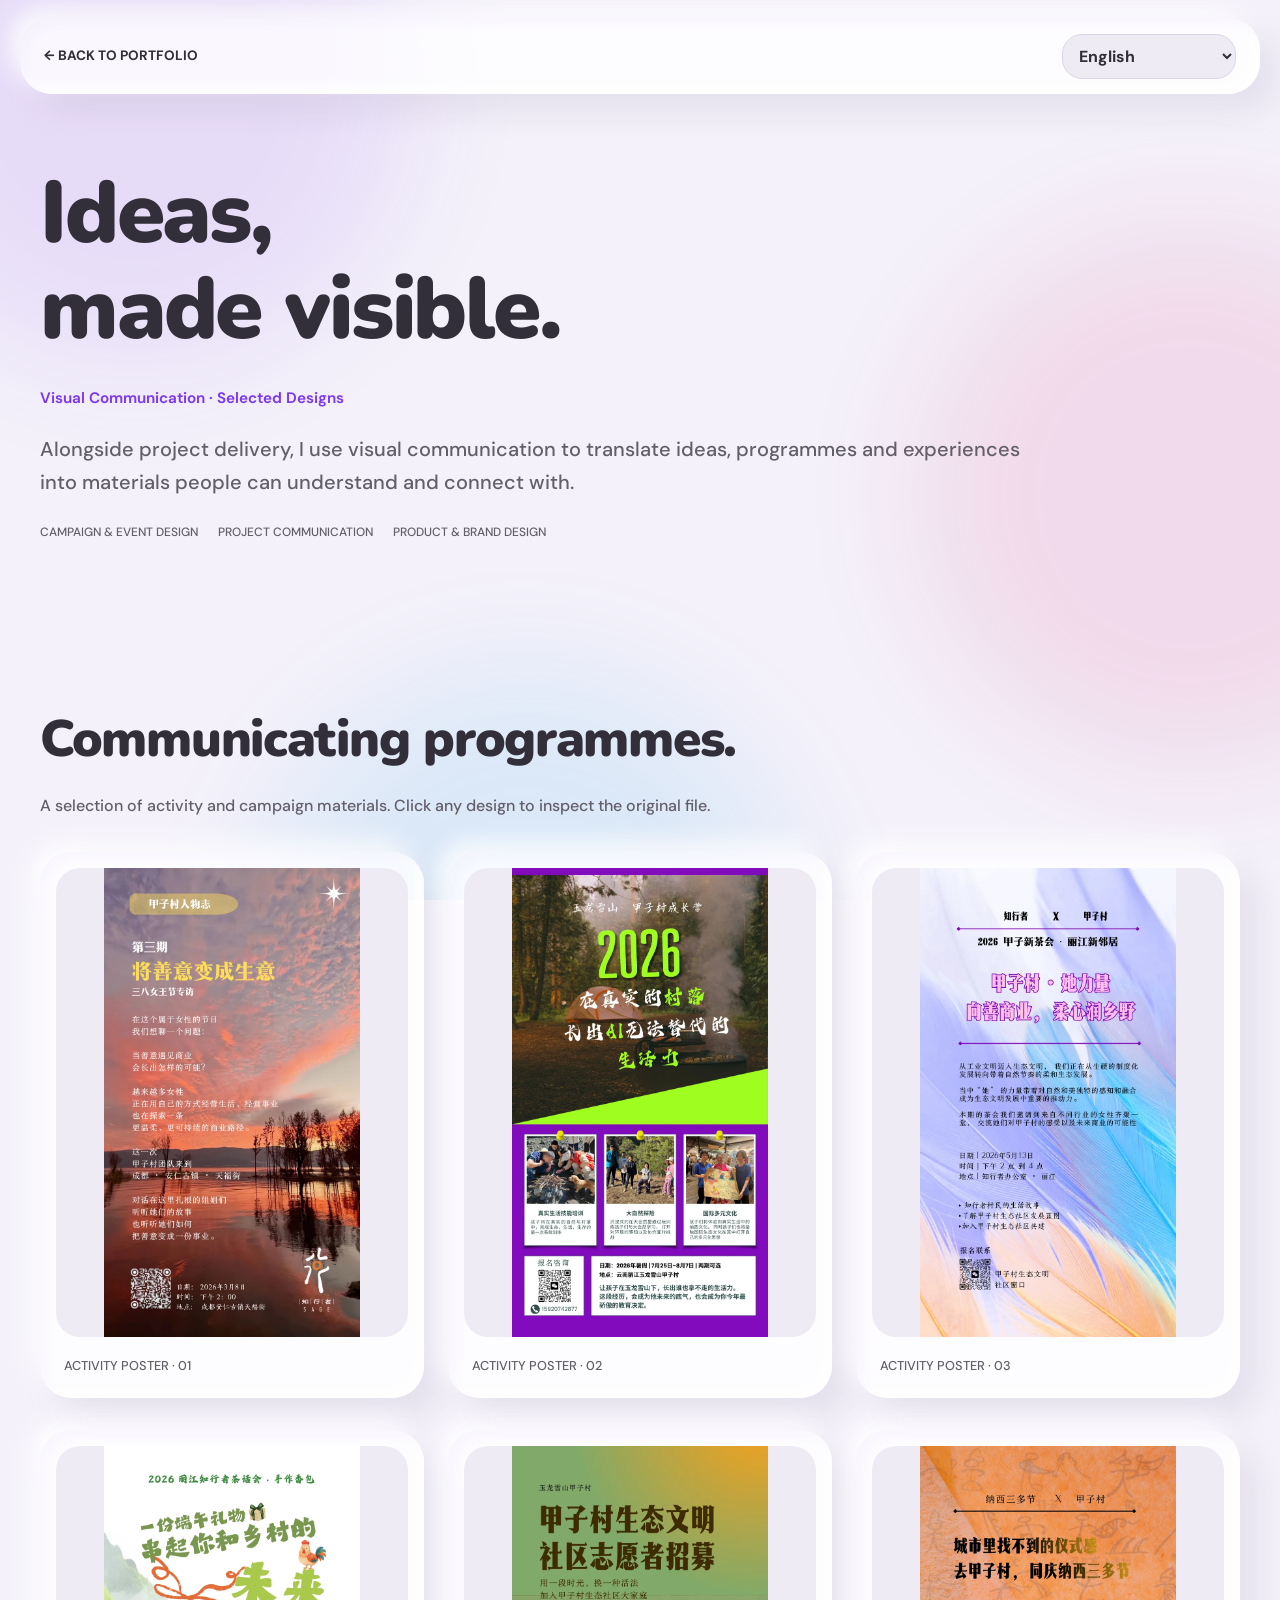
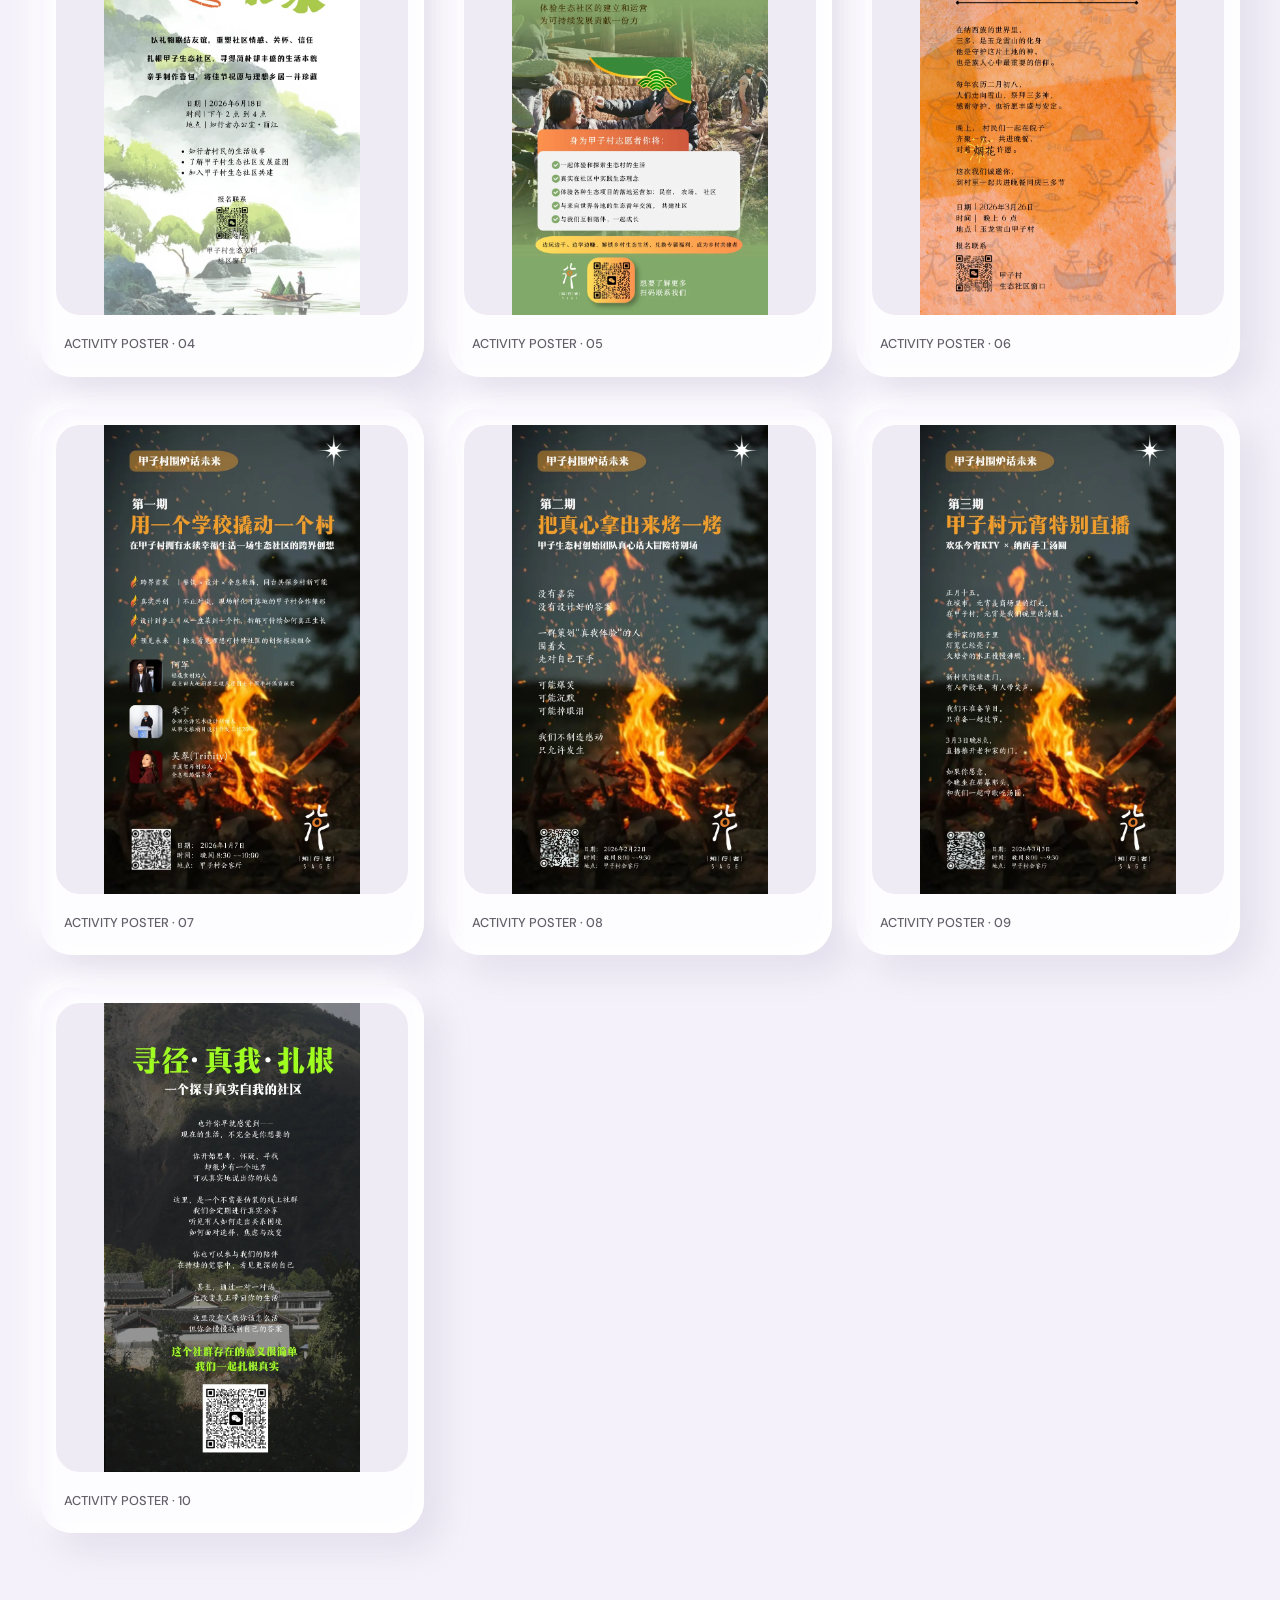
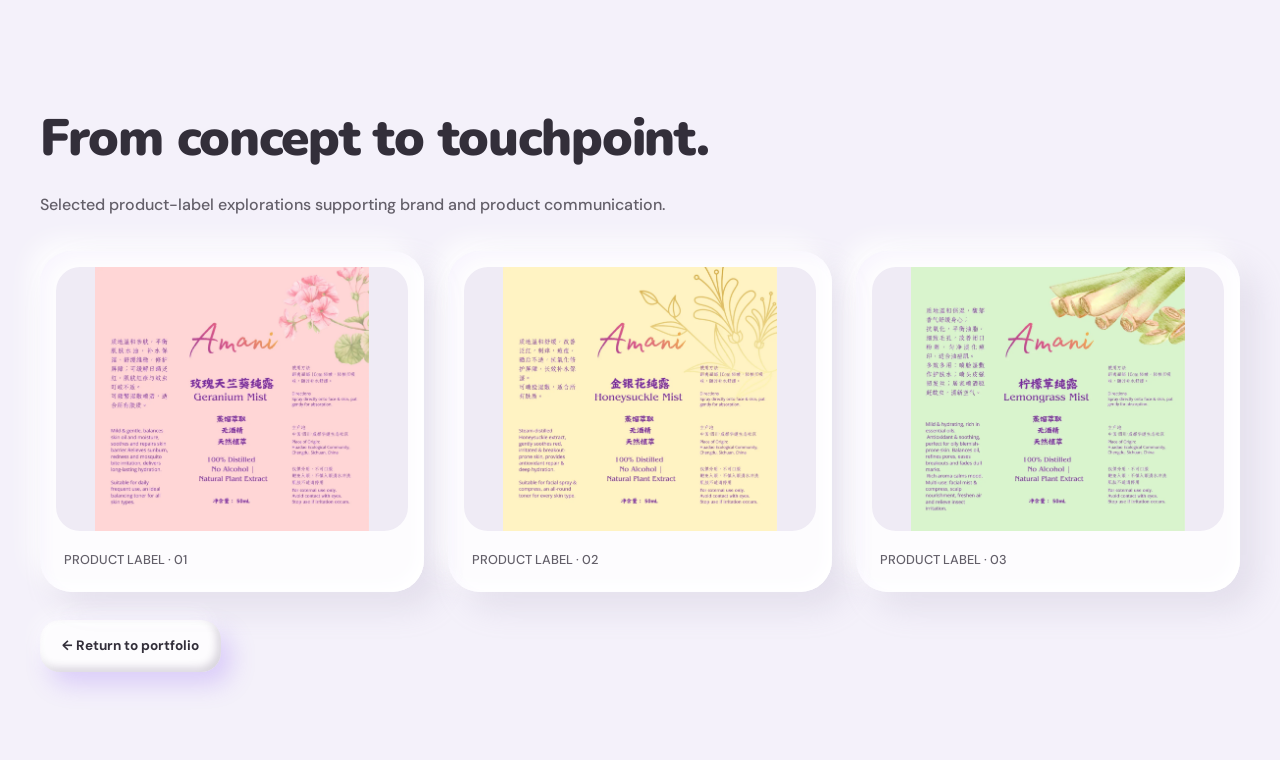
==== commit ce398fa4: "Add Mandarin and Bahasa Malaysia portfolio language switching" ====
--- a/projects/designs.html
+++ b/projects/designs.html
@@ -5,8 +5,10 @@
 <meta name="viewport" content="width=device-width,initial-scale=1">
 <title>Visual Communication  –  Hoong Wei Jun</title>
 <link rel="stylesheet" href="../assets/site.css">
+<script src="../assets/translations.js" defer></script>
 <script src="../assets/site.js" defer>
 </script>
+<script src="../assets/i18n.js" defer></script>
 <link rel="stylesheet" href="../assets/clay.css">
 </head>
 <body class="designs">
@@ -16,6 +18,14 @@
 <div class="wrap">
 <a href="../index.html#work">← BACK TO PORTFOLIO</a>
 
+<label class="language-switch" hidden>
+<span class="language-label">Language</span>
+<select id="site-language" name="language">
+<option value="en" lang="en">English</option>
+<option value="zh-Hans" lang="zh-Hans">中文</option>
+<option value="ms" lang="ms">Bahasa Malaysia</option>
+</select>
+</label>
 </div>
 </nav>
 <main id="main">
--- a/assets/clay.css
+++ b/assets/clay.css
@@ -189,6 +189,35 @@
 .home .work-card:hover, .home .hero-pill:hover, .home button:active, .home .hero-pill:active, .home .contact-path:hover, .home .smallbtn:hover, .home .btn:hover { transform: none; }
 .home .work-card:hover img, .home .work-card:focus-visible img { transform: none; }
 .case-study .hero-text-only { display: block; max-width: 900px; }
+
+/* A native language control stays available outside the mobile menu. */
+.language-switch { display: flex; align-items: center; flex-shrink: 0; margin-inline-start: auto; }
+.language-switch[hidden] { display: none; }
+.language-label { position: absolute; width: 1px; height: 1px; padding: 0; overflow: hidden; clip-path: inset(50%); white-space: nowrap; }
+.language-switch select { font: inherit; font-size: 1rem; font-weight: 700; color: var(--ink); background: var(--card); border: 1px solid var(--line); border-radius: 20px; min-height: 44px; max-width: 100%; padding: 10px 12px; cursor: pointer; }
+.language-switch select:focus-visible { outline: 3px solid var(--green); outline-offset: 4px; }
+:lang(zh-Hans) { font-family: 'DM Sans', 'PingFang SC', 'Microsoft YaHei', sans-serif; }
+html[lang="zh-Hans"] :is(h1, h2, h3, h4) { font-family: 'Nunito', 'PingFang SC', 'Microsoft YaHei', sans-serif; letter-spacing: 0; line-height: 1.3; }
+html[lang="ms"] :is(h1, h2, h3, h4) { overflow-wrap: anywhere; }
+nav > .wrap { gap: 16px; }
+@media (max-width: 1050px) {
+  .home nav > .wrap > .links { display: none; }
+  .home .mobile-nav { display: block; margin-inline-start: auto; }
+  .home nav > .wrap { position: relative; flex-wrap: nowrap; gap: 8px; }
+  .home .mobile-nav .links { display: flex; }
+  .home .language-switch { margin-inline-start: 0; }
+}
+@media (max-width: 420px) {
+  .language-switch select { padding-inline: 8px; }
+  .home .mobile-nav summary { padding-inline: 6px; }
+  .home nav > .wrap { gap: 4px; }
+}
+@media (max-width: 360px) {
+  .home nav > .wrap { flex-wrap: wrap; padding-block: 8px; }
+  .home .language-switch { flex-basis: 100%; }
+  .home .language-switch select { width: 100%; }
+  .journey-track, .pipeline { grid-template-columns: 1fr; }
+}
 .home :is(button, .hero-pill, .hero-btn, .smallbtn, .btn, .back, .doc-link, .work-card, .contact-path):is(:hover, :active, :focus-visible) { transform: none; }
 @media (max-width: 1000px) {
   .home .immersive-hero { gap: 28px; padding: 32px; }
